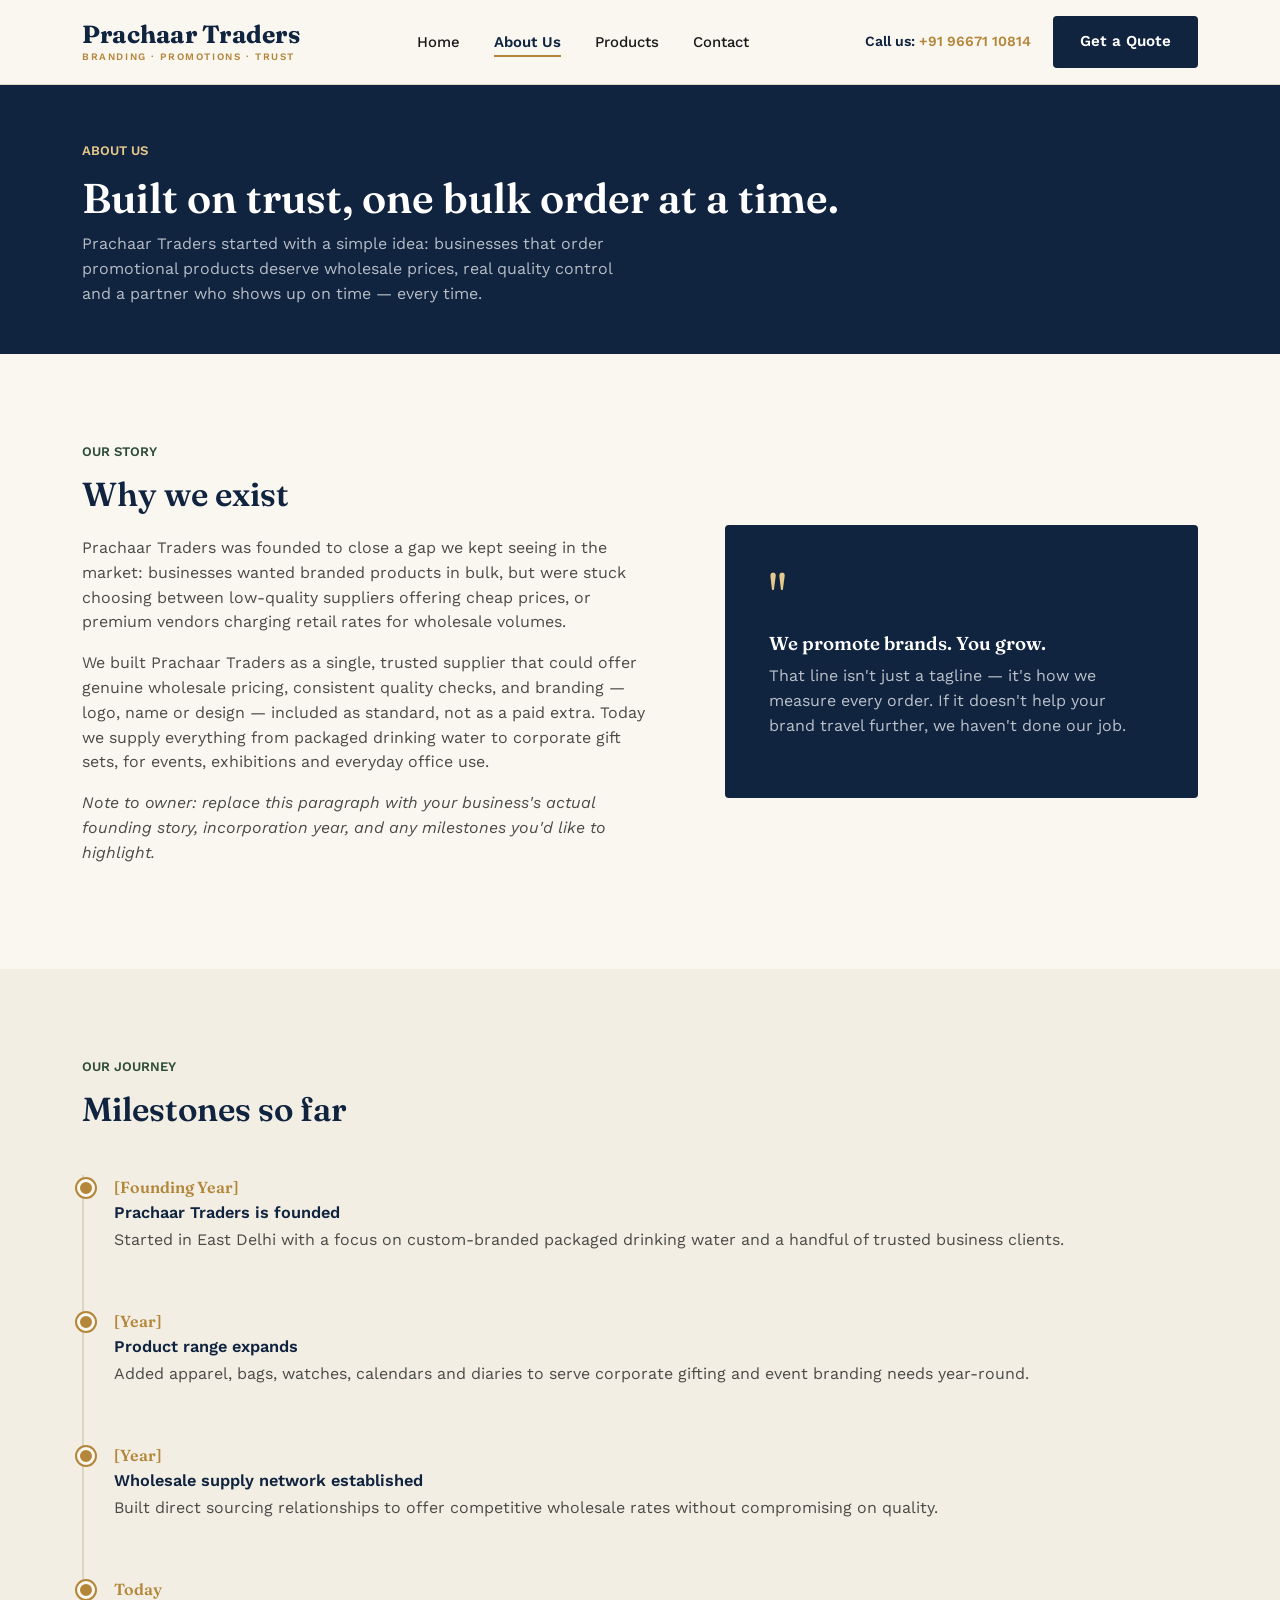
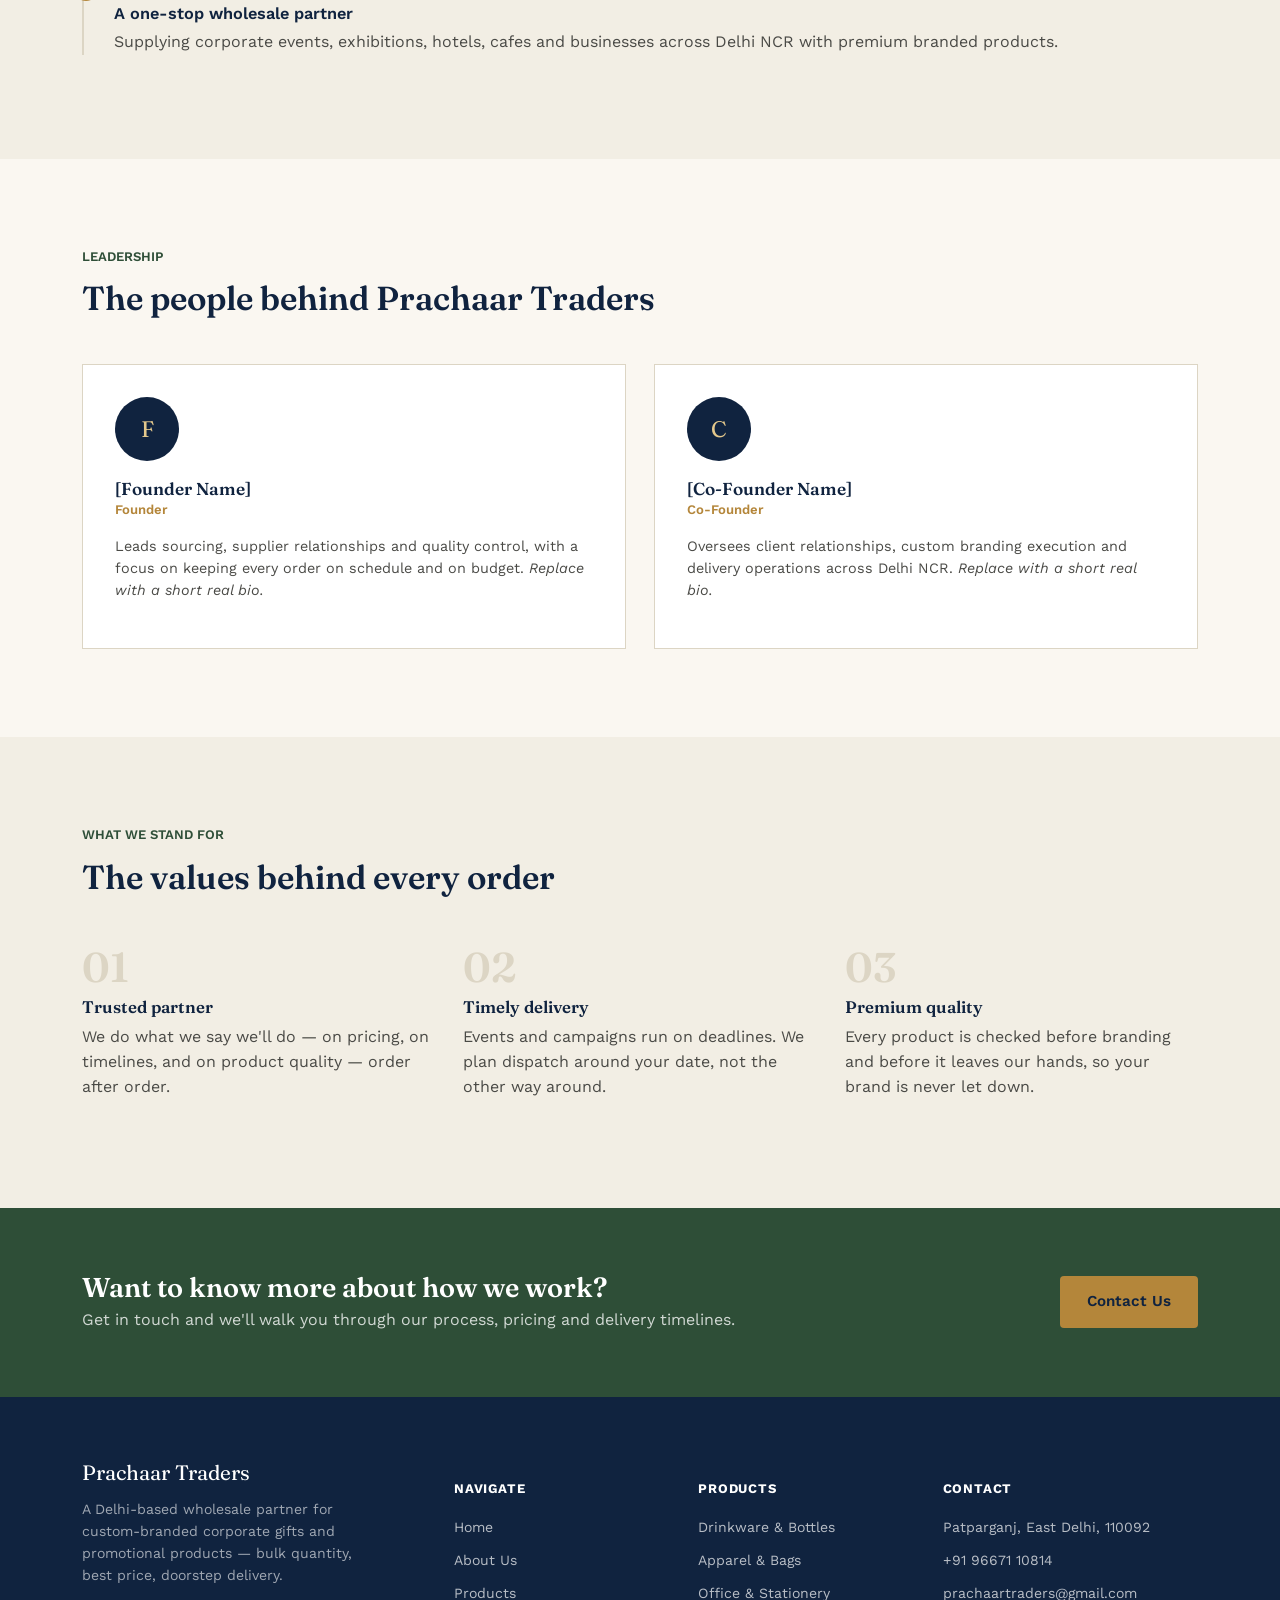
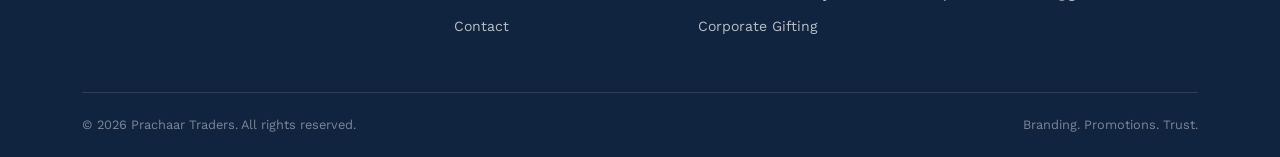
==== about.html @ e7cfc1bf "Add files via upload" ====
<!DOCTYPE html>
<html lang="en">
<head>
<meta charset="UTF-8">
<meta name="viewport" content="width=device-width, initial-scale=1.0">
<title>About Us — Prachaar Traders</title>
<meta name="description" content="Learn about Prachaar Traders — our story, our founder, and the values behind our custom branding and promotional products business.">
<link rel="stylesheet" href="styles.css">
</head>
<body>

<header class="site-header">
  <div class="wrap">
    <a href="index.html" class="brand">
      <span class="name">Prachaar Traders</span>
      <span class="tag">BRANDING · PROMOTIONS · TRUST</span>
    </a>
    <nav class="main-nav">
      <ul>
        <li><a href="index.html">Home</a></li>
        <li><a href="about.html" class="active">About Us</a></li>
        <li><a href="products.html">Products</a></li>
        <li><a href="contact.html">Contact</a></li>
      </ul>
    </nav>
    <div class="header-cta">
      <span class="header-phone">Call us: <span>+91 96671 10814</span></span>
      <a href="contact.html" class="btn btn-dark">Get a Quote</a>
      <button class="nav-toggle" aria-label="Toggle menu" aria-expanded="false"><i></i><i></i><i></i></button>
    </div>
  </div>
</header>

<div class="page-header">
  <div class="wrap">
    <div class="crumb">ABOUT US</div>
    <h1>Built on trust, one bulk order at a time.</h1>
    <p>Prachaar Traders started with a simple idea: businesses that order promotional products deserve wholesale prices, real quality control and a partner who shows up on time — every time.</p>
  </div>
</div>

<section>
  <div class="wrap">
    <div class="split reverse">
      <div>
        <div class="section-head" style="margin-bottom:24px;">
          <div class="kicker">OUR STORY</div>
          <h2>Why we exist</h2>
        </div>
        <p>Prachaar Traders was founded to close a gap we kept seeing in the market: businesses wanted branded products in bulk, but were stuck choosing between low-quality suppliers offering cheap prices, or premium vendors charging retail rates for wholesale volumes.</p>
        <p>We built Prachaar Traders as a single, trusted supplier that could offer genuine wholesale pricing, consistent quality checks, and branding — logo, name or design — included as standard, not as a paid extra. Today we supply everything from packaged drinking water to corporate gift sets, for events, exhibitions and everyday office use.</p>
        <p><em>Note to owner: replace this paragraph with your business's actual founding story, incorporation year, and any milestones you'd like to highlight.</em></p>
      </div>
      <div class="split-visual">
        <div class="big-figure">"</div>
        <h3 style="color:#fff;">We promote brands. You grow.</h3>
        <p style="color:rgba(255,255,255,.72);">That line isn't just a tagline — it's how we measure every order. If it doesn't help your brand travel further, we haven't done our job.</p>
      </div>
    </div>
  </div>
</section>

<section class="bg-tint">
  <div class="wrap">
    <div class="section-head">
      <div class="kicker">OUR JOURNEY</div>
      <h2>Milestones so far</h2>
    </div>
    <div class="timeline">
      <div class="tl-item">
        <span class="tl-year">[Founding Year]</span>
        <h4>Prachaar Traders is founded</h4>
        <p>Started in East Delhi with a focus on custom-branded packaged drinking water and a handful of trusted business clients.</p>
      </div>
      <div class="tl-item">
        <span class="tl-year">[Year]</span>
        <h4>Product range expands</h4>
        <p>Added apparel, bags, watches, calendars and diaries to serve corporate gifting and event branding needs year-round.</p>
      </div>
      <div class="tl-item">
        <span class="tl-year">[Year]</span>
        <h4>Wholesale supply network established</h4>
        <p>Built direct sourcing relationships to offer competitive wholesale rates without compromising on quality.</p>
      </div>
      <div class="tl-item">
        <span class="tl-year">Today</span>
        <h4>A one-stop wholesale partner</h4>
        <p>Supplying corporate events, exhibitions, hotels, cafes and businesses across Delhi NCR with premium branded products.</p>
      </div>
    </div>
  </div>
</section>

<section>
  <div class="wrap">
    <div class="section-head">
      <div class="kicker">LEADERSHIP</div>
      <h2>The people behind Prachaar Traders</h2>
    </div>
    <div class="team-grid">
      <div class="team-card">
        <div class="avatar">F</div>
        <h4>[Founder Name]</h4>
        <div class="role">Founder</div>
        <p>Leads sourcing, supplier relationships and quality control, with a focus on keeping every order on schedule and on budget. <em>Replace with a short real bio.</em></p>
      </div>
      <div class="team-card">
        <div class="avatar">C</div>
        <h4>[Co-Founder Name]</h4>
        <div class="role">Co-Founder</div>
        <p>Oversees client relationships, custom branding execution and delivery operations across Delhi NCR. <em>Replace with a short real bio.</em></p>
      </div>
    </div>
  </div>
</section>

<section class="bg-tint">
  <div class="wrap">
    <div class="section-head">
      <div class="kicker">WHAT WE STAND FOR</div>
      <h2>The values behind every order</h2>
    </div>
    <div class="values-grid">
      <div class="value-block">
        <div class="idx">01</div>
        <h4>Trusted partner</h4>
        <p>We do what we say we'll do — on pricing, on timelines, and on product quality — order after order.</p>
      </div>
      <div class="value-block">
        <div class="idx">02</div>
        <h4>Timely delivery</h4>
        <p>Events and campaigns run on deadlines. We plan dispatch around your date, not the other way around.</p>
      </div>
      <div class="value-block">
        <div class="idx">03</div>
        <h4>Premium quality</h4>
        <p>Every product is checked before branding and before it leaves our hands, so your brand is never let down.</p>
      </div>
    </div>
  </div>
</section>

<section class="cta-band">
  <div class="wrap">
    <div>
      <h2>Want to know more about how we work?</h2>
      <p>Get in touch and we'll walk you through our process, pricing and delivery timelines.</p>
    </div>
    <a href="contact.html" class="btn btn-primary">Contact Us</a>
  </div>
</section>

<footer>
  <div class="wrap">
    <div class="footer-grid">
      <div class="brand-block">
        <div class="name">Prachaar Traders</div>
        <p>A Delhi-based wholesale partner for custom-branded corporate gifts and promotional products — bulk quantity, best price, doorstep delivery.</p>
      </div>
      <div>
        <h5>NAVIGATE</h5>
        <ul>
          <li><a href="index.html">Home</a></li>
          <li><a href="about.html">About Us</a></li>
          <li><a href="products.html">Products</a></li>
          <li><a href="contact.html">Contact</a></li>
        </ul>
      </div>
      <div>
        <h5>PRODUCTS</h5>
        <ul>
          <li><a href="products.html">Drinkware &amp; Bottles</a></li>
          <li><a href="products.html">Apparel &amp; Bags</a></li>
          <li><a href="products.html">Office &amp; Stationery</a></li>
          <li><a href="products.html">Corporate Gifting</a></li>
        </ul>
      </div>
      <div>
        <h5>CONTACT</h5>
        <ul>
          <li>Patparganj, East Delhi, 110092</li>
          <li>+91 96671 10814</li>
          <li>prachaartraders@gmail.com</li>
        </ul>
      </div>
    </div>
    <div class="footer-bottom">
      <span>© <span class="js-year"></span> Prachaar Traders. All rights reserved.</span>
      <span>Branding. Promotions. Trust.</span>
    </div>
  </div>
</footer>

<script src="script.js"></script>
</body>
</html>
---- styles.css ----
/* =========================================================
   PRACHAAR TRADERS — brand stylesheet
   Palette: deep navy + brass gold + forest green, warm paper bg
   Type: Fraunces (display) / Work Sans (body)
========================================================= */

@import url('https://fonts.googleapis.com/css2?family=Fraunces:opsz,wght@9..144,400;9..144,500;9..144,600;9..144,700&family=Work+Sans:wght@400;500;600;700&display=swap');

:root{
  --navy: #10233F;
  --navy-light: #1B3A63;
  --navy-tint: #EEF2F7;
  --gold: #B4863A;
  --gold-light: #E4C88C;
  --forest: #2E4E37;
  --paper: #FAF7F1;
  --paper-2: #F2EEE4;
  --ink: #1A1A1A;
  --ink-soft: #4A4A46;
  --line: #DCD5C4;
  --white: #FFFFFF;

  --serif: 'Fraunces', Georgia, serif;
  --sans: 'Work Sans', -apple-system, BlinkMacSystemFont, 'Segoe UI', sans-serif;

  --max: 1180px;
  --radius: 4px;
}

*{ box-sizing: border-box; }
html{ scroll-behavior: smooth; }
body{
  margin:0;
  font-family: var(--sans);
  color: var(--ink);
  background: var(--paper);
  line-height: 1.55;
  -webkit-font-smoothing: antialiased;
}

img{ max-width:100%; display:block; }
a{ color:inherit; text-decoration:none; }
ul{ margin:0; padding:0; list-style:none; }

.wrap{
  max-width: var(--max);
  margin: 0 auto;
  padding: 0 32px;
}

h1,h2,h3,h4{
  font-family: var(--serif);
  color: var(--navy);
  font-weight: 600;
  line-height: 1.12;
  margin: 0 0 .5em;
}

p{ margin: 0 0 1em; color: var(--ink-soft); }

.btn{
  display:inline-flex;
  align-items:center;
  gap:10px;
  padding: 13px 26px;
  border-radius: var(--radius);
  font-family: var(--sans);
  font-weight: 600;
  font-size: .95rem;
  border: 1.5px solid transparent;
  cursor: pointer;
  transition: background .18s ease, color .18s ease, border-color .18s ease, transform .12s ease;
}
.btn-primary{
  background: var(--gold);
  color: var(--navy);
}
.btn-primary:hover{ background: var(--gold-light); transform: translateY(-1px); }
.btn-outline{
  background: transparent;
  border-color: rgba(255,255,255,.5);
  color: var(--white);
}
.btn-outline:hover{ border-color: var(--white); background: rgba(255,255,255,.08); }
.btn-dark{
  background: var(--navy);
  color: var(--white);
}
.btn-dark:hover{ background: var(--navy-light); }

/* ---------- Header ---------- */
.site-header{
  position: sticky;
  top:0;
  z-index: 100;
  background: var(--paper);
  border-bottom: 1px solid var(--line);
}
.site-header .wrap{
  display:flex;
  align-items:center;
  justify-content: space-between;
  height: 84px;
}
.brand{
  display:flex;
  flex-direction:column;
  line-height:1;
}
.brand .name{
  font-family: var(--serif);
  font-size: 1.55rem;
  font-weight:700;
  color: var(--navy);
  letter-spacing: .01em;
}
.brand .tag{
  font-size: .62rem;
  letter-spacing: .16em;
  color: var(--gold);
  margin-top: 5px;
  font-weight:600;
}
nav.main-nav ul{
  display:flex;
  gap: 34px;
  align-items:center;
}
nav.main-nav a{
  font-size: .93rem;
  font-weight: 500;
  color: var(--ink);
  position: relative;
  padding: 6px 0;
}
nav.main-nav a::after{
  content:'';
  position:absolute;
  left:0; right:0; bottom:0;
  height:2px;
  background: var(--gold);
  transform: scaleX(0);
  transform-origin: left;
  transition: transform .18s ease;
}
nav.main-nav a:hover::after,
nav.main-nav a.active::after{ transform: scaleX(1); }
nav.main-nav a.active{ color: var(--navy); font-weight:600; }
.header-cta{ display:flex; align-items:center; gap:22px; }
.header-phone{
  font-size:.88rem;
  font-weight:600;
  color: var(--navy);
  white-space: nowrap;
}
.header-phone span{ color: var(--gold); }

.nav-toggle{
  display:none;
  flex-direction:column;
  gap:5px;
  background:none;
  border:none;
  cursor:pointer;
  padding: 6px;
}
.nav-toggle i{ width:24px; height:2px; background: var(--navy); display:block; }

/* ---------- Hero ---------- */
.hero{
  background: var(--navy);
  color: var(--white);
  position: relative;
  overflow:hidden;
}
.hero::after{
  content:'';
  position:absolute;
  right:-120px; top:-160px;
  width:520px; height:520px;
  border-radius:50%;
  border: 1px solid rgba(228,200,140,.18);
}
.hero::before{
  content:'';
  position:absolute;
  right:-40px; top:-40px;
  width:340px; height:340px;
  border-radius:50%;
  border: 1px solid rgba(228,200,140,.14);
}
.hero .wrap{
  position:relative;
  padding: 96px 32px 84px;
  display:grid;
  grid-template-columns: 1.15fr .85fr;
  gap: 60px;
  align-items:end;
}
.hero-eyebrow{
  font-size: .82rem;
  color: var(--gold-light);
  font-weight:600;
  margin-bottom: 22px;
}
.hero h1{
  font-family: var(--serif);
  color: var(--white);
  font-size: clamp(2.3rem, 4.2vw, 3.5rem);
  font-weight: 600;
  max-width: 14ch;
  margin-bottom: .4em;
}
.hero h1 em{
  font-style: normal;
  color: var(--gold-light);
}
.hero p.lead{
  color: rgba(255,255,255,.78);
  font-size: 1.08rem;
  max-width: 46ch;
  margin-bottom: 32px;
}
.hero-actions{ display:flex; gap:16px; flex-wrap:wrap; }

.hero-ledger{
  border-left: 1px solid rgba(255,255,255,.22);
  padding-left: 36px;
}
.hero-ledger dl{ margin:0; }
.hero-ledger .row{
  display:flex;
  justify-content:space-between;
  gap: 20px;
  padding: 16px 0;
  border-bottom: 1px solid rgba(255,255,255,.14);
}
.hero-ledger .row:first-child{ padding-top:0; }
.hero-ledger .row:last-child{ border-bottom:none; }
.hero-ledger dt{
  color: rgba(255,255,255,.55);
  font-size: .82rem;
  text-transform: none;
}
.hero-ledger dd{
  margin:0;
  color: var(--white);
  font-weight:600;
  text-align:right;
  font-size: .95rem;
}

/* ---------- Section scaffolding ---------- */
section{ padding: 88px 0; }
.section-head{
  max-width: 640px;
  margin-bottom: 48px;
}
.section-head .kicker{
  color: var(--forest);
  font-weight:600;
  font-size: .82rem;
  margin-bottom: 12px;
}
.section-head h2{ font-size: clamp(1.7rem, 2.6vw, 2.3rem); }
.section-tight{ padding: 64px 0; }
.bg-tint{ background: var(--paper-2); }
.bg-navy{ background: var(--navy); color: var(--white); }
.bg-navy h2, .bg-navy h3{ color: var(--white); }
.bg-navy p{ color: rgba(255,255,255,.72); }

/* ---------- Value strip ---------- */
.value-strip{
  display:grid;
  grid-template-columns: repeat(4, 1fr);
  border-top: 1px solid var(--line);
  border-bottom: 1px solid var(--line);
}
.value-strip .item{
  padding: 30px 28px;
  border-right: 1px solid var(--line);
}
.value-strip .item:last-child{ border-right:none; }
.value-strip .item .icon{ margin-bottom: 14px; color: var(--gold); }
.value-strip .item h4{
  font-family: var(--sans);
  font-size: .98rem;
  color: var(--navy);
  margin-bottom: 6px;
}
.value-strip .item p{ font-size: .87rem; margin:0; }

/* ---------- Product grid ---------- */
.product-grid{
  display:grid;
  grid-template-columns: repeat(4, 1fr);
  gap: 1px;
  background: var(--line);
  border: 1px solid var(--line);
}
.product-card{
  background: var(--paper);
  padding: 30px 24px;
  transition: background .18s ease;
}
.product-card:hover{ background: var(--white); }
.product-card .icon-badge{
  width: 46px; height:46px;
  border-radius: 50%;
  background: var(--navy-tint);
  display:flex; align-items:center; justify-content:center;
  color: var(--navy);
  margin-bottom: 18px;
}
.product-card h4{
  font-family: var(--sans);
  font-size: .98rem;
  color: var(--navy);
  margin-bottom: 6px;
}
.product-card p{ font-size: .85rem; margin:0; color: var(--ink-soft); }

/* ---------- Two col feature ---------- */
.split{
  display:grid;
  grid-template-columns: .9fr 1.1fr;
  gap: 64px;
  align-items:center;
}
.split.reverse{ grid-template-columns: 1.1fr .9fr; }
.split.reverse .split-visual{ order:2; }
.split-visual{
  background: var(--navy);
  border-radius: var(--radius);
  padding: 44px;
  color: var(--white);
  position:relative;
}
.split-visual .big-figure{
  font-family: var(--serif);
  font-size: 3.4rem;
  color: var(--gold-light);
  line-height:1;
  margin-bottom: 10px;
}
.split-list li{
  display:flex;
  gap:14px;
  padding: 14px 0;
  border-bottom: 1px solid var(--line);
  align-items:flex-start;
}
.split-list li:last-child{ border-bottom:none; }
.split-list .num{
  font-family: var(--serif);
  color: var(--gold);
  font-weight:600;
  font-size: 1.05rem;
  min-width: 28px;
}
.split-list h4{ font-family: var(--sans); font-size: .98rem; color: var(--navy); margin-bottom: 3px; }
.split-list p{ font-size: .87rem; margin:0; }

/* ---------- Timeline (About) ---------- */
.timeline{ position:relative; padding-left: 30px; border-left: 2px solid var(--line); }
.timeline .tl-item{ position:relative; padding-bottom: 40px; }
.timeline .tl-item:last-child{ padding-bottom:0; }
.timeline .tl-item::before{
  content:'';
  position:absolute;
  left:-37px; top:4px;
  width:12px; height:12px;
  border-radius:50%;
  background: var(--gold);
  border: 3px solid var(--paper);
  box-shadow: 0 0 0 2px var(--gold);
}
.timeline .tl-year{
  font-family: var(--serif);
  color: var(--gold);
  font-weight:600;
  font-size: 1rem;
  margin-bottom: 4px;
  display:block;
}
.timeline h4{ font-family: var(--sans); color: var(--navy); font-size: 1.02rem; margin-bottom: 6px; }

/* ---------- Team / founder cards ---------- */
.team-grid{
  display:grid;
  grid-template-columns: repeat(2, 1fr);
  gap: 28px;
}
.team-card{
  background: var(--white);
  border: 1px solid var(--line);
  padding: 32px;
}
.team-card .avatar{
  width: 64px; height:64px;
  border-radius:50%;
  background: var(--navy);
  color: var(--gold-light);
  display:flex; align-items:center; justify-content:center;
  font-family: var(--serif);
  font-size: 1.4rem;
  margin-bottom: 18px;
}
.team-card h4{ margin-bottom: 2px; font-size: 1.08rem; }
.team-card .role{ color: var(--gold); font-size: .82rem; font-weight:600; margin-bottom: 14px; }
.team-card p{ font-size: .9rem; }

/* ---------- Values grid ---------- */
.values-grid{
  display:grid;
  grid-template-columns: repeat(3, 1fr);
  gap: 28px;
}
.value-block{ padding: 4px 0; }
.value-block .idx{
  font-family: var(--serif);
  color: var(--line);
  font-size: 2.6rem;
  font-weight: 600;
  line-height: 1;
  margin-bottom: 10px;
}
.value-block h4{ font-size: 1.05rem; margin-bottom: 8px; }

/* ---------- Testimonial / trust ---------- */
.trust-bar{
  display:flex;
  justify-content: space-between;
  gap: 24px;
  flex-wrap: wrap;
  padding: 34px 0;
  border-top: 1px solid var(--line);
  border-bottom: 1px solid var(--line);
}
.trust-bar .stat{ min-width: 140px; }
.trust-bar .stat .n{
  font-family: var(--serif);
  font-size: 2.1rem;
  color: var(--navy);
  font-weight:600;
  display:block;
}
.trust-bar .stat .l{ font-size: .82rem; color: var(--ink-soft); }

/* ---------- CTA band ---------- */
.cta-band{
  background: var(--forest);
  color: var(--white);
  padding: 64px 0;
}
.cta-band .wrap{
  display:flex;
  align-items:center;
  justify-content: space-between;
  gap: 32px;
  flex-wrap: wrap;
}
.cta-band h2{ color: var(--white); margin:0; font-size: 1.7rem; }
.cta-band p{ color: rgba(255,255,255,.78); margin: 6px 0 0; }

/* ---------- Catalog page ---------- */
.filter-row{
  display:flex;
  gap: 10px;
  flex-wrap: wrap;
  margin-bottom: 40px;
}
.filter-chip{
  padding: 9px 18px;
  border: 1px solid var(--line);
  border-radius: 100px;
  font-size: .85rem;
  font-weight:600;
  color: var(--ink-soft);
  cursor:pointer;
  background: var(--white);
  transition: all .15s ease;
}
.filter-chip:hover{ border-color: var(--gold); color: var(--navy); }
.filter-chip.active{ background: var(--navy); color: var(--white); border-color: var(--navy); }

.catalog-grid{
  display:grid;
  grid-template-columns: repeat(3, 1fr);
  gap: 26px;
}
.cat-card{
  border: 1px solid var(--line);
  background: var(--white);
  overflow:hidden;
  transition: box-shadow .18s ease, transform .18s ease;
}
.cat-card:hover{ box-shadow: 0 14px 30px rgba(16,35,63,.1); transform: translateY(-3px); }
.cat-card .cat-visual{
  height: 150px;
  background: var(--navy-tint);
  display:flex; align-items:center; justify-content:center;
  color: var(--navy);
}
.cat-card .cat-body{ padding: 22px; }
.cat-card h4{ font-size: 1.02rem; margin-bottom: 6px; }
.cat-card p{ font-size: .86rem; margin-bottom: 12px; }
.cat-card .cat-meta{
  display:flex;
  justify-content: space-between;
  font-size: .78rem;
  color: var(--gold);
  font-weight:600;
  border-top: 1px dashed var(--line);
  padding-top: 12px;
}

/* ---------- Contact page ---------- */
.contact-grid{
  display:grid;
  grid-template-columns: .9fr 1.1fr;
  gap: 60px;
}
.contact-info-card{
  background: var(--navy);
  color: var(--white);
  padding: 40px;
}
.contact-info-card h3{ color: var(--white); }
.contact-line{
  display:flex;
  gap: 16px;
  padding: 18px 0;
  border-bottom: 1px solid rgba(255,255,255,.14);
}
.contact-line:last-child{ border-bottom:none; }
.contact-line .ic{ color: var(--gold-light); flex-shrink:0; margin-top:2px; }
.contact-line .label{ font-size: .76rem; color: rgba(255,255,255,.55); margin-bottom:2px; }
.contact-line .val{ font-weight:600; }

.form-group{ margin-bottom: 20px; }
.form-group label{
  display:block;
  font-size: .84rem;
  font-weight:600;
  color: var(--navy);
  margin-bottom: 7px;
}
.form-group input, .form-group select, .form-group textarea{
  width:100%;
  padding: 13px 14px;
  border: 1px solid var(--line);
  border-radius: var(--radius);
  font-family: var(--sans);
  font-size: .93rem;
  background: var(--white);
  color: var(--ink);
}
.form-group input:focus, .form-group select:focus, .form-group textarea:focus{
  outline: none;
  border-color: var(--gold);
}
.form-row{ display:grid; grid-template-columns: 1fr 1fr; gap: 20px; }
.form-note{
  font-size: .82rem;
  color: var(--ink-soft);
  margin-top: 8px;
}
#form-status{
  display:none;
  margin-top: 18px;
  padding: 14px 18px;
  background: var(--navy-tint);
  border-left: 3px solid var(--forest);
  font-size: .88rem;
  color: var(--navy);
}
#form-status.show{ display:block; }

/* ---------- Footer ---------- */
footer{ background: var(--navy); color: rgba(255,255,255,.7); padding: 60px 0 0; }
.footer-grid{
  display:grid;
  grid-template-columns: 1.3fr .8fr .8fr 1fr;
  gap: 40px;
  padding-bottom: 44px;
  border-bottom: 1px solid rgba(255,255,255,.12);
}
footer h5{
  color: var(--white);
  font-family: var(--sans);
  font-size: .82rem;
  letter-spacing: .06em;
  margin-bottom: 18px;
}
footer .brand-block .name{ font-family: var(--serif); color: var(--white); font-size: 1.3rem; margin-bottom: 10px; }
footer .brand-block p{ font-size: .88rem; color: rgba(255,255,255,.6); max-width: 32ch; }
footer ul li{ margin-bottom: 11px; font-size: .88rem; }
footer ul li a:hover{ color: var(--gold-light); }
.footer-bottom{
  padding: 22px 0;
  display:flex;
  justify-content: space-between;
  font-size: .8rem;
  color: rgba(255,255,255,.45);
  flex-wrap: wrap;
  gap: 10px;
}

/* ---------- Page header (inner pages) ---------- */
.page-header{
  background: var(--navy);
  color: var(--white);
  padding: 56px 0 48px;
}
.page-header .crumb{ font-size: .82rem; color: var(--gold-light); margin-bottom: 14px; font-weight:600; }
.page-header h1{ color: var(--white); margin-bottom: 10px; font-size: clamp(1.9rem, 3.4vw, 2.6rem); }
.page-header p{ color: rgba(255,255,255,.7); max-width: 56ch; margin:0; }

/* ---------- Responsive ---------- */
@media (max-width: 980px){
  .hero .wrap{ grid-template-columns: 1fr; }
  .hero-ledger{ border-left:none; border-top: 1px solid rgba(255,255,255,.22); padding-left:0; padding-top: 28px; }
  .value-strip{ grid-template-columns: repeat(2,1fr); }
  .value-strip .item:nth-child(2){ border-right:none; }
  .product-grid{ grid-template-columns: repeat(2,1fr); }
  .split, .split.reverse{ grid-template-columns: 1fr; }
  .split.reverse .split-visual{ order:0; }
  .team-grid{ grid-template-columns: 1fr; }
  .values-grid{ grid-template-columns: 1fr; }
  .catalog-grid{ grid-template-columns: repeat(2,1fr); }
  .contact-grid{ grid-template-columns: 1fr; }
  .footer-grid{ grid-template-columns: 1fr 1fr; }
}
@media (max-width: 720px){
  .site-header .wrap{ height:72px; }
  nav.main-nav{
    position: fixed;
    top:72px; left:0; right:0; bottom:0;
    background: var(--paper);
    padding: 20px 32px;
    transform: translateX(100%);
    transition: transform .22s ease;
  }
  nav.main-nav.open{ transform: translateX(0); }
  nav.main-nav ul{ flex-direction:column; align-items:flex-start; gap: 4px; }
  nav.main-nav a{ display:block; padding: 14px 0; font-size: 1.05rem; width:100%; border-bottom: 1px solid var(--line); }
  .nav-toggle{ display:flex; }
  .header-phone{ display:none; }
  .hero .wrap{ padding: 56px 24px 56px; }
  .value-strip{ grid-template-columns: 1fr; }
  .value-strip .item{ border-right:none; border-bottom: 1px solid var(--line); }
  .product-grid{ grid-template-columns: 1fr; }
  .catalog-grid{ grid-template-columns: 1fr; }
  .footer-grid{ grid-template-columns: 1fr; }
  .form-row{ grid-template-columns: 1fr; }
  .cta-band .wrap{ flex-direction:column; align-items:flex-start; }
  section{ padding: 56px 0; }
}
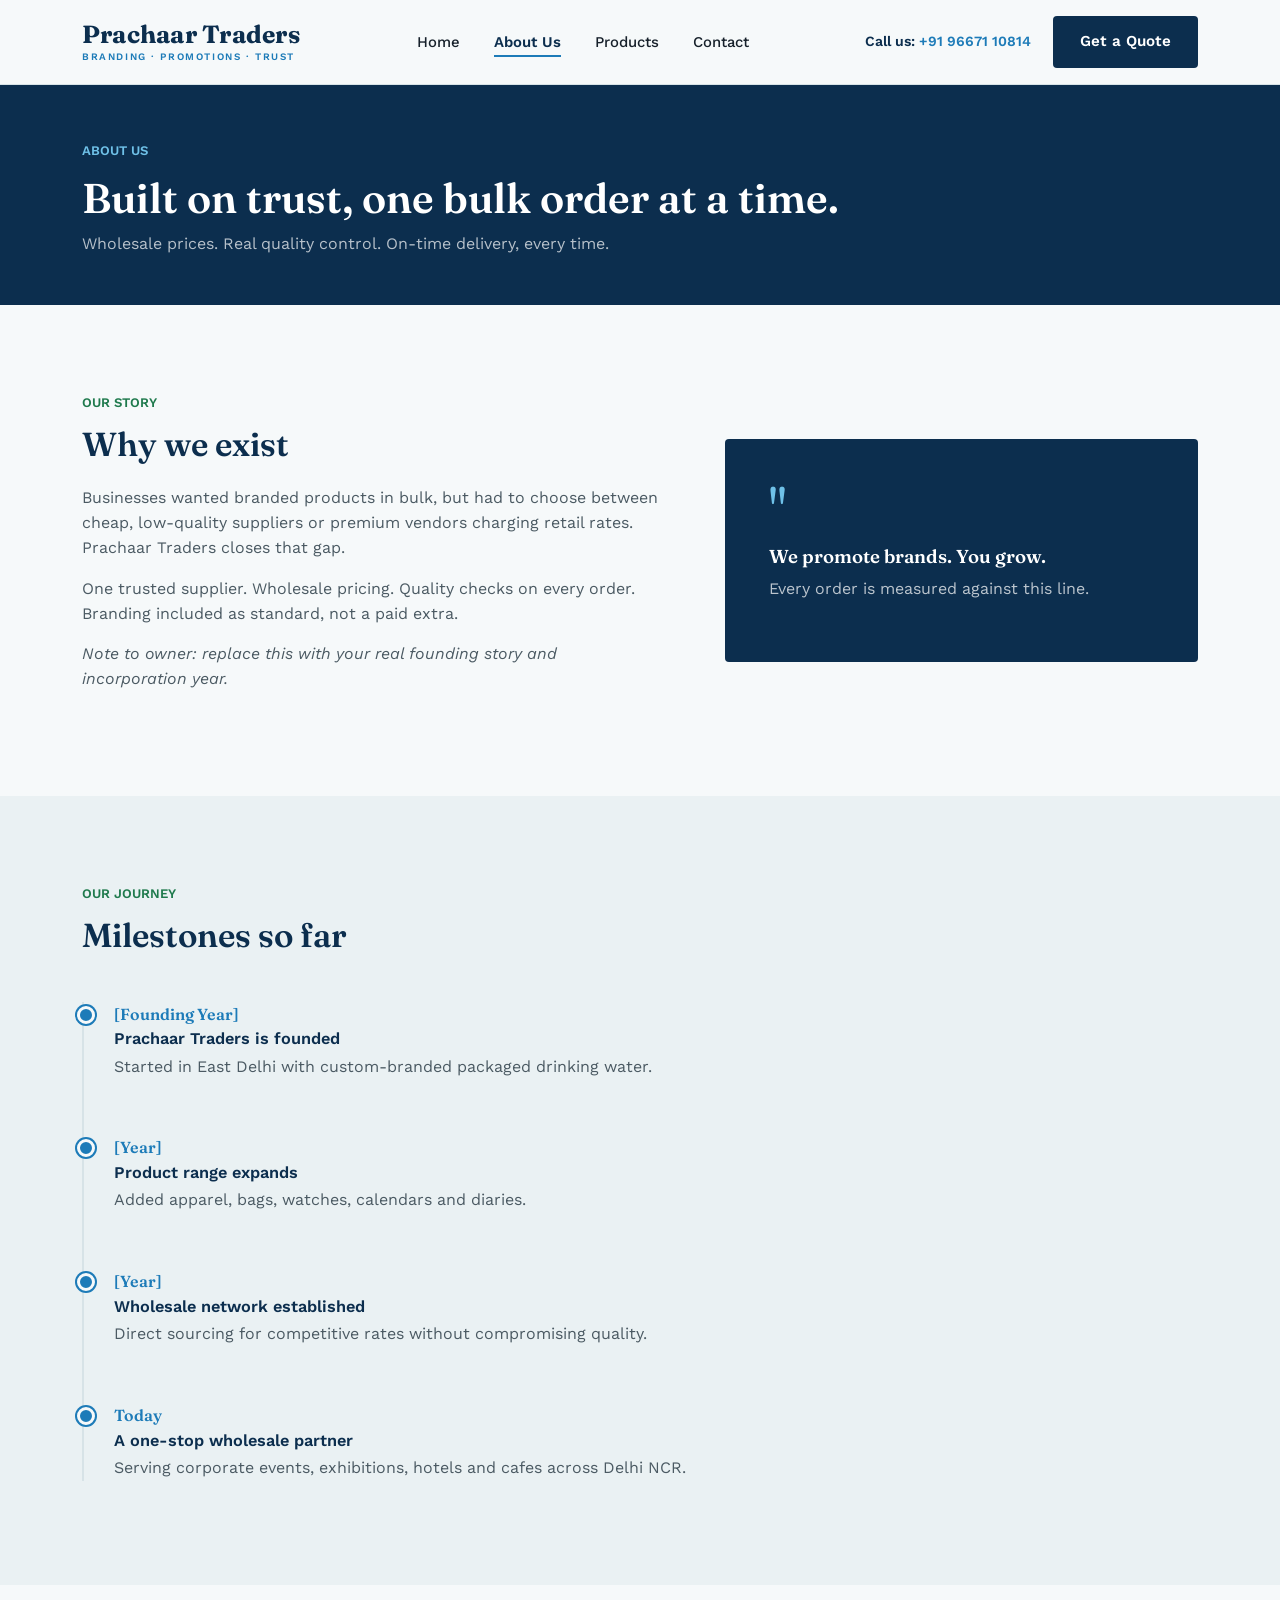
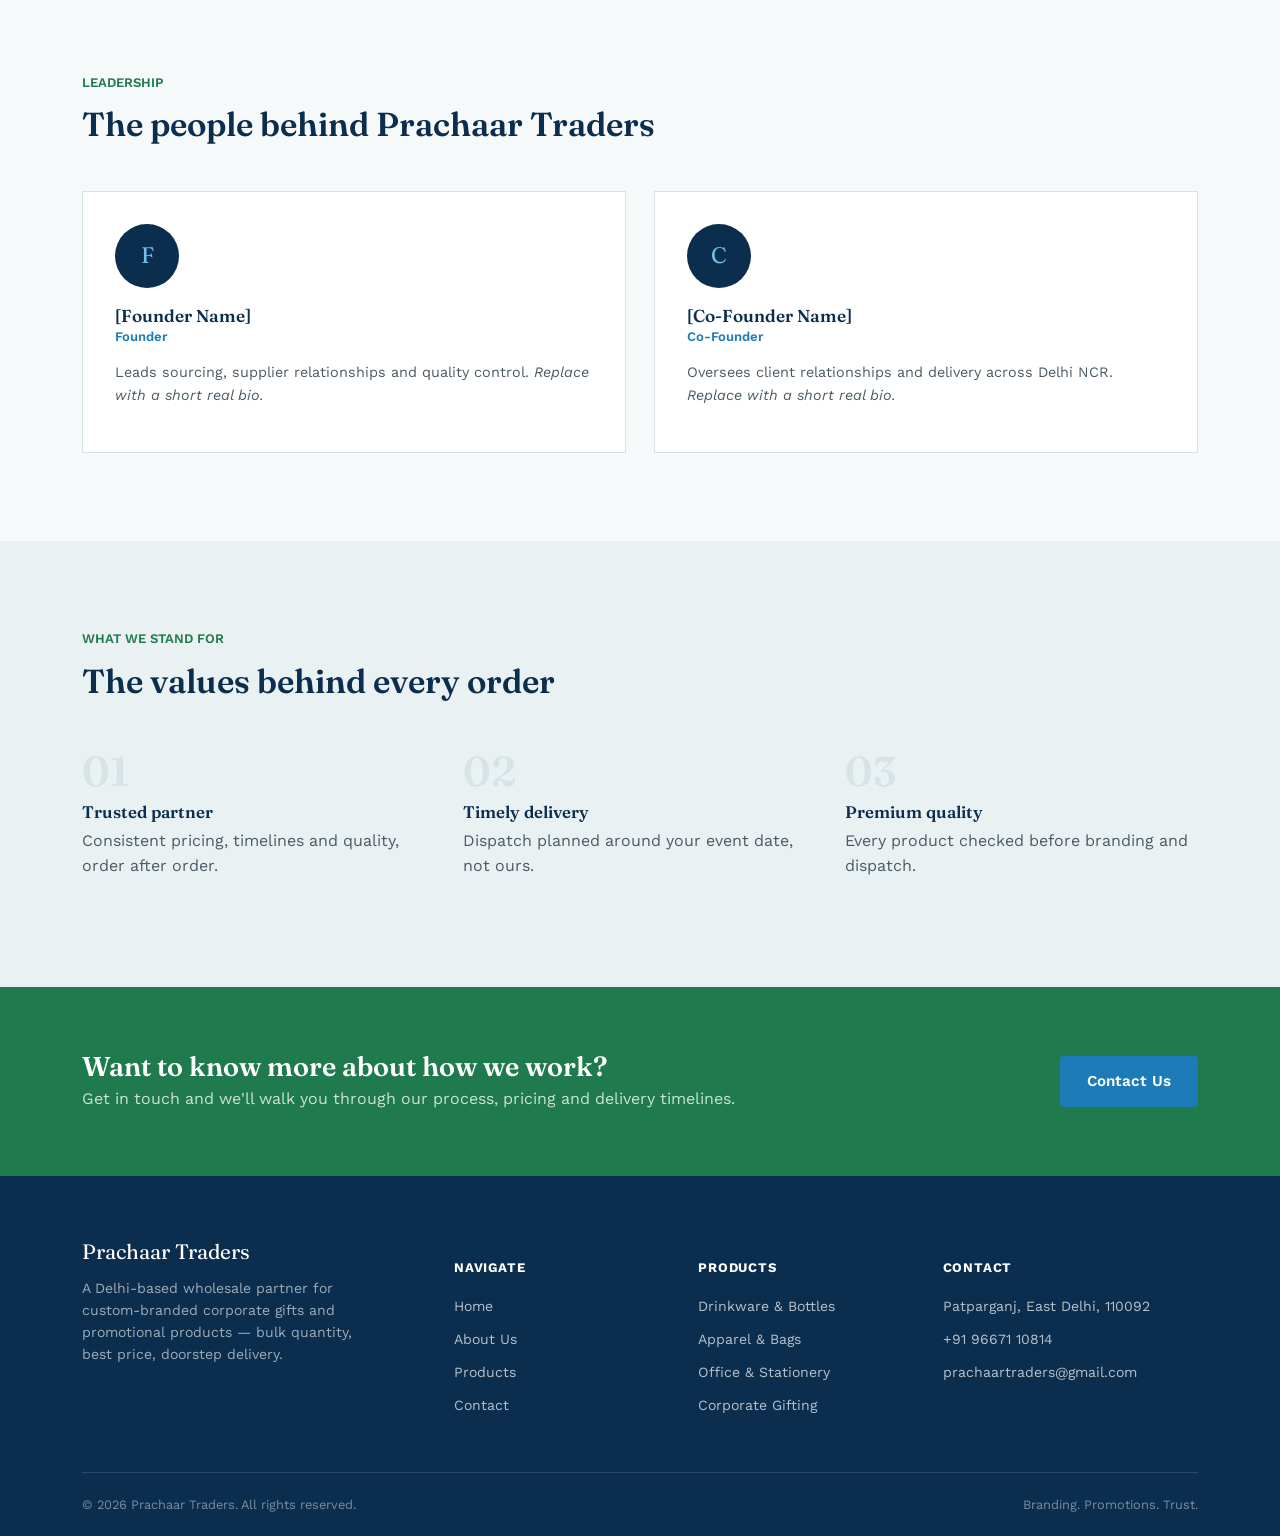
==== commit 76a4e2f2: "Add files via upload" ====
--- a/about.html
+++ b/about.html
@@ -2,7 +2,7 @@
 <html lang="en">
 <head>
 <meta charset="UTF-8">
-<meta name="viewport" content="width=device-width, initial-scale=1.0">
+<meta name="viewport" content="width=device-width, initial-scale=1.0, maximum-scale=5.0">
 <title>About Us — Prachaar Traders</title>
 <meta name="description" content="Learn about Prachaar Traders — our story, our founder, and the values behind our custom branding and promotional products business.">
 <link rel="stylesheet" href="styles.css">
@@ -35,7 +35,7 @@
   <div class="wrap">
     <div class="crumb">ABOUT US</div>
     <h1>Built on trust, one bulk order at a time.</h1>
-    <p>Prachaar Traders started with a simple idea: businesses that order promotional products deserve wholesale prices, real quality control and a partner who shows up on time — every time.</p>
+    <p>Wholesale prices. Real quality control. On-time delivery, every time.</p>
   </div>
 </div>
 
@@ -47,14 +47,14 @@
           <div class="kicker">OUR STORY</div>
           <h2>Why we exist</h2>
         </div>
-        <p>Prachaar Traders was founded to close a gap we kept seeing in the market: businesses wanted branded products in bulk, but were stuck choosing between low-quality suppliers offering cheap prices, or premium vendors charging retail rates for wholesale volumes.</p>
-        <p>We built Prachaar Traders as a single, trusted supplier that could offer genuine wholesale pricing, consistent quality checks, and branding — logo, name or design — included as standard, not as a paid extra. Today we supply everything from packaged drinking water to corporate gift sets, for events, exhibitions and everyday office use.</p>
-        <p><em>Note to owner: replace this paragraph with your business's actual founding story, incorporation year, and any milestones you'd like to highlight.</em></p>
+        <p>Businesses wanted branded products in bulk, but had to choose between cheap, low-quality suppliers or premium vendors charging retail rates. Prachaar Traders closes that gap.</p>
+        <p>One trusted supplier. Wholesale pricing. Quality checks on every order. Branding included as standard, not a paid extra.</p>
+        <p><em>Note to owner: replace this with your real founding story and incorporation year.</em></p>
       </div>
       <div class="split-visual">
         <div class="big-figure">"</div>
         <h3 style="color:#fff;">We promote brands. You grow.</h3>
-        <p style="color:rgba(255,255,255,.72);">That line isn't just a tagline — it's how we measure every order. If it doesn't help your brand travel further, we haven't done our job.</p>
+        <p style="color:rgba(255,255,255,.72);">Every order is measured against this line.</p>
       </div>
     </div>
   </div>
@@ -70,22 +70,22 @@
       <div class="tl-item">
         <span class="tl-year">[Founding Year]</span>
         <h4>Prachaar Traders is founded</h4>
-        <p>Started in East Delhi with a focus on custom-branded packaged drinking water and a handful of trusted business clients.</p>
+        <p>Started in East Delhi with custom-branded packaged drinking water.</p>
       </div>
       <div class="tl-item">
         <span class="tl-year">[Year]</span>
         <h4>Product range expands</h4>
-        <p>Added apparel, bags, watches, calendars and diaries to serve corporate gifting and event branding needs year-round.</p>
+        <p>Added apparel, bags, watches, calendars and diaries.</p>
       </div>
       <div class="tl-item">
         <span class="tl-year">[Year]</span>
-        <h4>Wholesale supply network established</h4>
-        <p>Built direct sourcing relationships to offer competitive wholesale rates without compromising on quality.</p>
+        <h4>Wholesale network established</h4>
+        <p>Direct sourcing for competitive rates without compromising quality.</p>
       </div>
       <div class="tl-item">
         <span class="tl-year">Today</span>
         <h4>A one-stop wholesale partner</h4>
-        <p>Supplying corporate events, exhibitions, hotels, cafes and businesses across Delhi NCR with premium branded products.</p>
+        <p>Serving corporate events, exhibitions, hotels and cafes across Delhi NCR.</p>
       </div>
     </div>
   </div>
@@ -102,13 +102,13 @@
         <div class="avatar">F</div>
         <h4>[Founder Name]</h4>
         <div class="role">Founder</div>
-        <p>Leads sourcing, supplier relationships and quality control, with a focus on keeping every order on schedule and on budget. <em>Replace with a short real bio.</em></p>
+        <p>Leads sourcing, supplier relationships and quality control. <em>Replace with a short real bio.</em></p>
       </div>
       <div class="team-card">
         <div class="avatar">C</div>
         <h4>[Co-Founder Name]</h4>
         <div class="role">Co-Founder</div>
-        <p>Oversees client relationships, custom branding execution and delivery operations across Delhi NCR. <em>Replace with a short real bio.</em></p>
+        <p>Oversees client relationships and delivery across Delhi NCR. <em>Replace with a short real bio.</em></p>
       </div>
     </div>
   </div>
@@ -124,17 +124,17 @@
       <div class="value-block">
         <div class="idx">01</div>
         <h4>Trusted partner</h4>
-        <p>We do what we say we'll do — on pricing, on timelines, and on product quality — order after order.</p>
+        <p>Consistent pricing, timelines and quality, order after order.</p>
       </div>
       <div class="value-block">
         <div class="idx">02</div>
         <h4>Timely delivery</h4>
-        <p>Events and campaigns run on deadlines. We plan dispatch around your date, not the other way around.</p>
+        <p>Dispatch planned around your event date, not ours.</p>
       </div>
       <div class="value-block">
         <div class="idx">03</div>
         <h4>Premium quality</h4>
-        <p>Every product is checked before branding and before it leaves our hands, so your brand is never let down.</p>
+        <p>Every product checked before branding and dispatch.</p>
       </div>
     </div>
   </div>
--- a/styles.css
+++ b/styles.css
@@ -1,23 +1,24 @@
 /* =========================================================
    PRACHAAR TRADERS — brand stylesheet
-   Palette: deep navy + brass gold + forest green, warm paper bg
+   Palette: deep blue + bright blue accent + green, cool neutral bg
    Type: Fraunces (display) / Work Sans (body)
 ========================================================= */
 
 @import url('https://fonts.googleapis.com/css2?family=Fraunces:opsz,wght@9..144,400;9..144,500;9..144,600;9..144,700&family=Work+Sans:wght@400;500;600;700&display=swap');
 
 :root{
-  --navy: #10233F;
-  --navy-light: #1B3A63;
-  --navy-tint: #EEF2F7;
-  --gold: #B4863A;
-  --gold-light: #E4C88C;
-  --forest: #2E4E37;
-  --paper: #FAF7F1;
-  --paper-2: #F2EEE4;
-  --ink: #1A1A1A;
-  --ink-soft: #4A4A46;
-  --line: #DCD5C4;
+  --navy: #0C2E4E;
+  --navy-light: #164873;
+  --navy-tint: #EAF2F7;
+  --accent: #1D7BB8;
+  --accent-light: #6FC1E8;
+  --forest: #1F7A4D;
+  --forest-light: #E7F4EC;
+  --paper: #F6F9FA;
+  --paper-2: #EAF1F3;
+  --ink: #17212B;
+  --ink-soft: #4B5A63;
+  --line: #D7E3E7;
   --white: #FFFFFF;
 
   --serif: 'Fraunces', Georgia, serif;
@@ -29,6 +30,7 @@
 
 *{ box-sizing: border-box; }
 html{ scroll-behavior: smooth; }
+html, body{ max-width: 100%; overflow-x: hidden; }
 body{
   margin:0;
   font-family: var(--sans);
@@ -46,6 +48,7 @@
   max-width: var(--max);
   margin: 0 auto;
   padding: 0 32px;
+  width: 100%;
 }
 
 h1,h2,h3,h4{
@@ -72,10 +75,10 @@
   transition: background .18s ease, color .18s ease, border-color .18s ease, transform .12s ease;
 }
 .btn-primary{
-  background: var(--gold);
-  color: var(--navy);
-}
-.btn-primary:hover{ background: var(--gold-light); transform: translateY(-1px); }
+  background: var(--accent);
+  color: var(--white);
+}
+.btn-primary:hover{ background: var(--navy-light); transform: translateY(-1px); }
 .btn-outline{
   background: transparent;
   border-color: rgba(255,255,255,.5);
@@ -117,7 +120,7 @@
 .brand .tag{
   font-size: .62rem;
   letter-spacing: .16em;
-  color: var(--gold);
+  color: var(--accent);
   margin-top: 5px;
   font-weight:600;
 }
@@ -138,7 +141,7 @@
   position:absolute;
   left:0; right:0; bottom:0;
   height:2px;
-  background: var(--gold);
+  background: var(--accent);
   transform: scaleX(0);
   transform-origin: left;
   transition: transform .18s ease;
@@ -153,7 +156,7 @@
   color: var(--navy);
   white-space: nowrap;
 }
-.header-phone span{ color: var(--gold); }
+.header-phone span{ color: var(--accent); }
 
 .nav-toggle{
   display:none;
@@ -199,7 +202,7 @@
 }
 .hero-eyebrow{
   font-size: .82rem;
-  color: var(--gold-light);
+  color: var(--accent-light);
   font-weight:600;
   margin-bottom: 22px;
 }
@@ -213,7 +216,7 @@
 }
 .hero h1 em{
   font-style: normal;
-  color: var(--gold-light);
+  color: var(--accent-light);
 }
 .hero p.lead{
   color: rgba(255,255,255,.78);
@@ -281,7 +284,7 @@
   border-right: 1px solid var(--line);
 }
 .value-strip .item:last-child{ border-right:none; }
-.value-strip .item .icon{ margin-bottom: 14px; color: var(--gold); }
+.value-strip .item .icon{ margin-bottom: 14px; color: var(--accent); }
 .value-strip .item h4{
   font-family: var(--sans);
   font-size: .98rem;
@@ -294,31 +297,40 @@
 .product-grid{
   display:grid;
   grid-template-columns: repeat(4, 1fr);
-  gap: 1px;
-  background: var(--line);
-  border: 1px solid var(--line);
-}
+  gap: 18px;
+}
+.product-card{ border: 1px solid var(--line); border-radius: var(--radius); overflow:hidden; }
 .product-card{
   background: var(--paper);
-  padding: 30px 24px;
   transition: background .18s ease;
 }
 .product-card:hover{ background: var(--white); }
-.product-card .icon-badge{
-  width: 46px; height:46px;
-  border-radius: 50%;
+.product-card .thumb{
+  position: relative;
+  aspect-ratio: 4 / 3;
+  overflow: hidden;
   background: var(--navy-tint);
-  display:flex; align-items:center; justify-content:center;
-  color: var(--navy);
-  margin-bottom: 18px;
-}
+}
+.product-card .thumb svg{ width:100%; height:100%; display:block; }
+.product-card .thumb .logo-tag{
+  position:absolute;
+  bottom: 8px; left: 8px;
+  background: rgba(12,46,78,.85);
+  color: var(--white);
+  font-size: .62rem;
+  font-weight: 700;
+  letter-spacing: .04em;
+  padding: 3px 8px;
+  border-radius: 3px;
+}
+.product-card .body{ padding: 18px 20px 22px; }
 .product-card h4{
   font-family: var(--sans);
-  font-size: .98rem;
+  font-size: .95rem;
   color: var(--navy);
-  margin-bottom: 6px;
-}
-.product-card p{ font-size: .85rem; margin:0; color: var(--ink-soft); }
+  margin-bottom: 5px;
+}
+.product-card p{ font-size: .82rem; margin:0; color: var(--ink-soft); }
 
 /* ---------- Two col feature ---------- */
 .split{
@@ -339,7 +351,7 @@
 .split-visual .big-figure{
   font-family: var(--serif);
   font-size: 3.4rem;
-  color: var(--gold-light);
+  color: var(--accent-light);
   line-height:1;
   margin-bottom: 10px;
 }
@@ -353,7 +365,7 @@
 .split-list li:last-child{ border-bottom:none; }
 .split-list .num{
   font-family: var(--serif);
-  color: var(--gold);
+  color: var(--accent);
   font-weight:600;
   font-size: 1.05rem;
   min-width: 28px;
@@ -371,13 +383,13 @@
   left:-37px; top:4px;
   width:12px; height:12px;
   border-radius:50%;
-  background: var(--gold);
+  background: var(--accent);
   border: 3px solid var(--paper);
-  box-shadow: 0 0 0 2px var(--gold);
+  box-shadow: 0 0 0 2px var(--accent);
 }
 .timeline .tl-year{
   font-family: var(--serif);
-  color: var(--gold);
+  color: var(--accent);
   font-weight:600;
   font-size: 1rem;
   margin-bottom: 4px;
@@ -400,14 +412,14 @@
   width: 64px; height:64px;
   border-radius:50%;
   background: var(--navy);
-  color: var(--gold-light);
+  color: var(--accent-light);
   display:flex; align-items:center; justify-content:center;
   font-family: var(--serif);
   font-size: 1.4rem;
   margin-bottom: 18px;
 }
 .team-card h4{ margin-bottom: 2px; font-size: 1.08rem; }
-.team-card .role{ color: var(--gold); font-size: .82rem; font-weight:600; margin-bottom: 14px; }
+.team-card .role{ color: var(--accent); font-size: .82rem; font-weight:600; margin-bottom: 14px; }
 .team-card p{ font-size: .9rem; }
 
 /* ---------- Values grid ---------- */
@@ -481,7 +493,7 @@
   background: var(--white);
   transition: all .15s ease;
 }
-.filter-chip:hover{ border-color: var(--gold); color: var(--navy); }
+.filter-chip:hover{ border-color: var(--accent); color: var(--navy); }
 .filter-chip.active{ background: var(--navy); color: var(--white); border-color: var(--navy); }
 
 .catalog-grid{
@@ -497,19 +509,31 @@
 }
 .cat-card:hover{ box-shadow: 0 14px 30px rgba(16,35,63,.1); transform: translateY(-3px); }
 .cat-card .cat-visual{
-  height: 150px;
+  position: relative;
+  aspect-ratio: 4 / 3;
   background: var(--navy-tint);
-  display:flex; align-items:center; justify-content:center;
-  color: var(--navy);
-}
-.cat-card .cat-body{ padding: 22px; }
+  overflow: hidden;
+}
+.cat-card .cat-visual svg{ width:100%; height:100%; display:block; }
+.cat-card .cat-visual .logo-tag{
+  position:absolute;
+  bottom: 10px; left: 10px;
+  background: rgba(12,46,78,.85);
+  color: var(--white);
+  font-size: .64rem;
+  font-weight: 700;
+  letter-spacing: .04em;
+  padding: 4px 9px;
+  border-radius: 3px;
+}
+.cat-card .cat-body{ padding: 20px 22px; }
 .cat-card h4{ font-size: 1.02rem; margin-bottom: 6px; }
 .cat-card p{ font-size: .86rem; margin-bottom: 12px; }
 .cat-card .cat-meta{
   display:flex;
   justify-content: space-between;
   font-size: .78rem;
-  color: var(--gold);
+  color: var(--accent);
   font-weight:600;
   border-top: 1px dashed var(--line);
   padding-top: 12px;
@@ -534,7 +558,7 @@
   border-bottom: 1px solid rgba(255,255,255,.14);
 }
 .contact-line:last-child{ border-bottom:none; }
-.contact-line .ic{ color: var(--gold-light); flex-shrink:0; margin-top:2px; }
+.contact-line .ic{ color: var(--accent-light); flex-shrink:0; margin-top:2px; }
 .contact-line .label{ font-size: .76rem; color: rgba(255,255,255,.55); margin-bottom:2px; }
 .contact-line .val{ font-weight:600; }
 
@@ -552,13 +576,13 @@
   border: 1px solid var(--line);
   border-radius: var(--radius);
   font-family: var(--sans);
-  font-size: .93rem;
+  font-size: 16px;
   background: var(--white);
   color: var(--ink);
 }
 .form-group input:focus, .form-group select:focus, .form-group textarea:focus{
   outline: none;
-  border-color: var(--gold);
+  border-color: var(--accent);
 }
 .form-row{ display:grid; grid-template-columns: 1fr 1fr; gap: 20px; }
 .form-note{
@@ -596,7 +620,7 @@
 footer .brand-block .name{ font-family: var(--serif); color: var(--white); font-size: 1.3rem; margin-bottom: 10px; }
 footer .brand-block p{ font-size: .88rem; color: rgba(255,255,255,.6); max-width: 32ch; }
 footer ul li{ margin-bottom: 11px; font-size: .88rem; }
-footer ul li a:hover{ color: var(--gold-light); }
+footer ul li a:hover{ color: var(--accent-light); }
 .footer-bottom{
   padding: 22px 0;
   display:flex;
@@ -613,7 +637,7 @@
   color: var(--white);
   padding: 56px 0 48px;
 }
-.page-header .crumb{ font-size: .82rem; color: var(--gold-light); margin-bottom: 14px; font-weight:600; }
+.page-header .crumb{ font-size: .82rem; color: var(--accent-light); margin-bottom: 14px; font-weight:600; }
 .page-header h1{ color: var(--white); margin-bottom: 10px; font-size: clamp(1.9rem, 3.4vw, 2.6rem); }
 .page-header p{ color: rgba(255,255,255,.7); max-width: 56ch; margin:0; }
 
@@ -632,7 +656,7 @@
   .contact-grid{ grid-template-columns: 1fr; }
   .footer-grid{ grid-template-columns: 1fr 1fr; }
 }
-@media (max-width: 720px){
+@media (max-width: 860px){
   .site-header .wrap{ height:72px; }
   nav.main-nav{
     position: fixed;
@@ -647,13 +671,36 @@
   nav.main-nav a{ display:block; padding: 14px 0; font-size: 1.05rem; width:100%; border-bottom: 1px solid var(--line); }
   .nav-toggle{ display:flex; }
   .header-phone{ display:none; }
-  .hero .wrap{ padding: 56px 24px 56px; }
-  .value-strip{ grid-template-columns: 1fr; }
-  .value-strip .item{ border-right:none; border-bottom: 1px solid var(--line); }
-  .product-grid{ grid-template-columns: 1fr; }
+}
+@media (max-width: 720px){
+  .wrap{ padding: 0 20px; }
+  .hero .wrap{ padding: 48px 20px 48px; }
+  .value-strip{ grid-template-columns: 1fr 1fr; }
+  .value-strip .item{ border-right:none; border-bottom: 1px solid var(--line); padding: 24px 18px; }
+  .value-strip .item:nth-child(odd){ border-right: 1px solid var(--line); }
+  .product-grid{ grid-template-columns: 1fr 1fr; gap: 14px; }
   .catalog-grid{ grid-template-columns: 1fr; }
   .footer-grid{ grid-template-columns: 1fr; }
   .form-row{ grid-template-columns: 1fr; }
   .cta-band .wrap{ flex-direction:column; align-items:flex-start; }
-  section{ padding: 56px 0; }
-}
+  section{ padding: 44px 0; }
+  h1{ word-break: break-word; }
+  .hero-ledger .row{ flex-wrap: wrap; gap: 6px; }
+}
+@media (max-width: 480px){
+  .wrap{ padding: 0 16px; }
+  .brand .name{ font-size: 1.25rem; }
+  .brand .tag{ font-size: .56rem; letter-spacing: .12em; }
+  .header-cta{ gap: 10px; }
+  .header-cta .btn{ padding: 10px 14px; font-size: .82rem; }
+  .site-header .wrap{ height:64px; }
+  nav.main-nav{ top:64px; }
+  .hero-eyebrow{ font-size: .74rem; }
+  .hero h1{ font-size: clamp(1.7rem, 7vw, 2.1rem); max-width: none; }
+  .hero p.lead{ font-size: .95rem; }
+  .product-grid{ grid-template-columns: 1fr; }
+  .trust-bar{ justify-content: flex-start; gap: 28px; }
+  .trust-bar .stat{ min-width: 42%; }
+  .value-strip{ grid-template-columns: 1fr; }
+  .value-strip .item:nth-child(odd){ border-right:none; }
+}
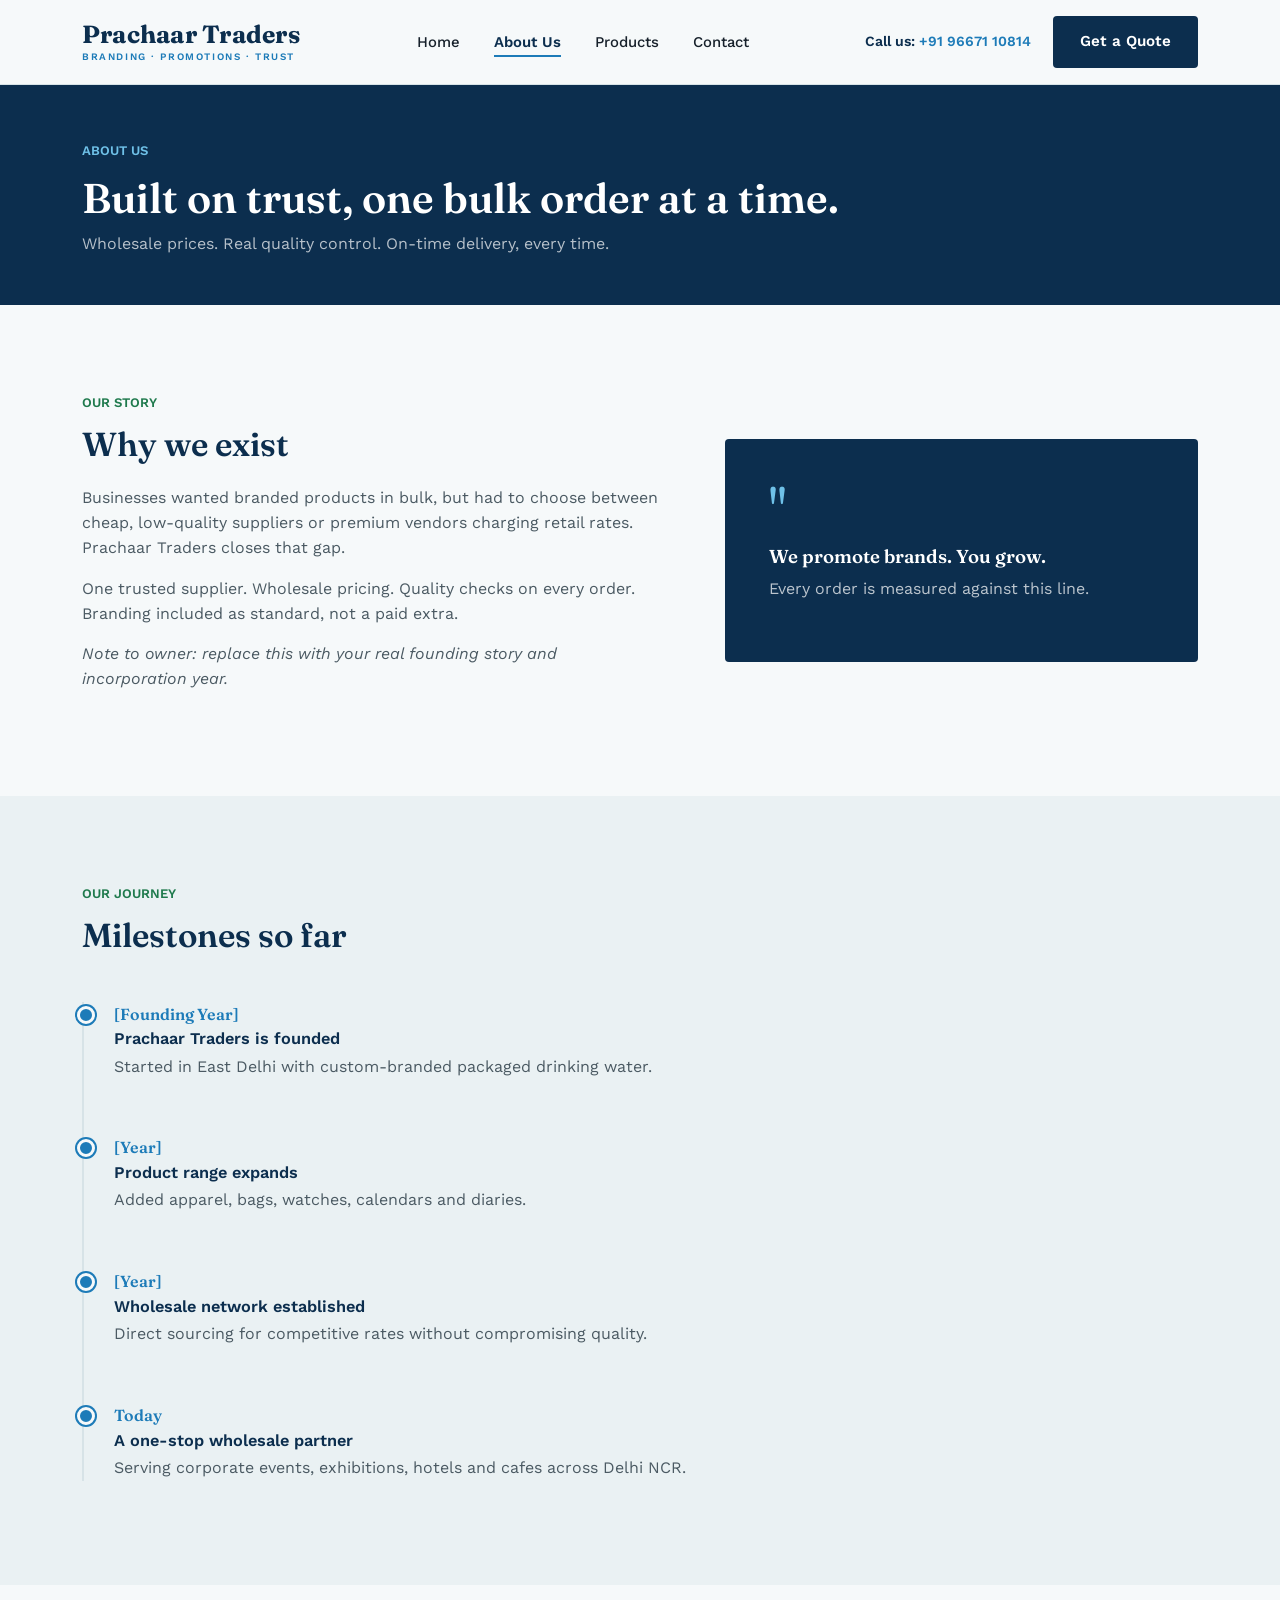
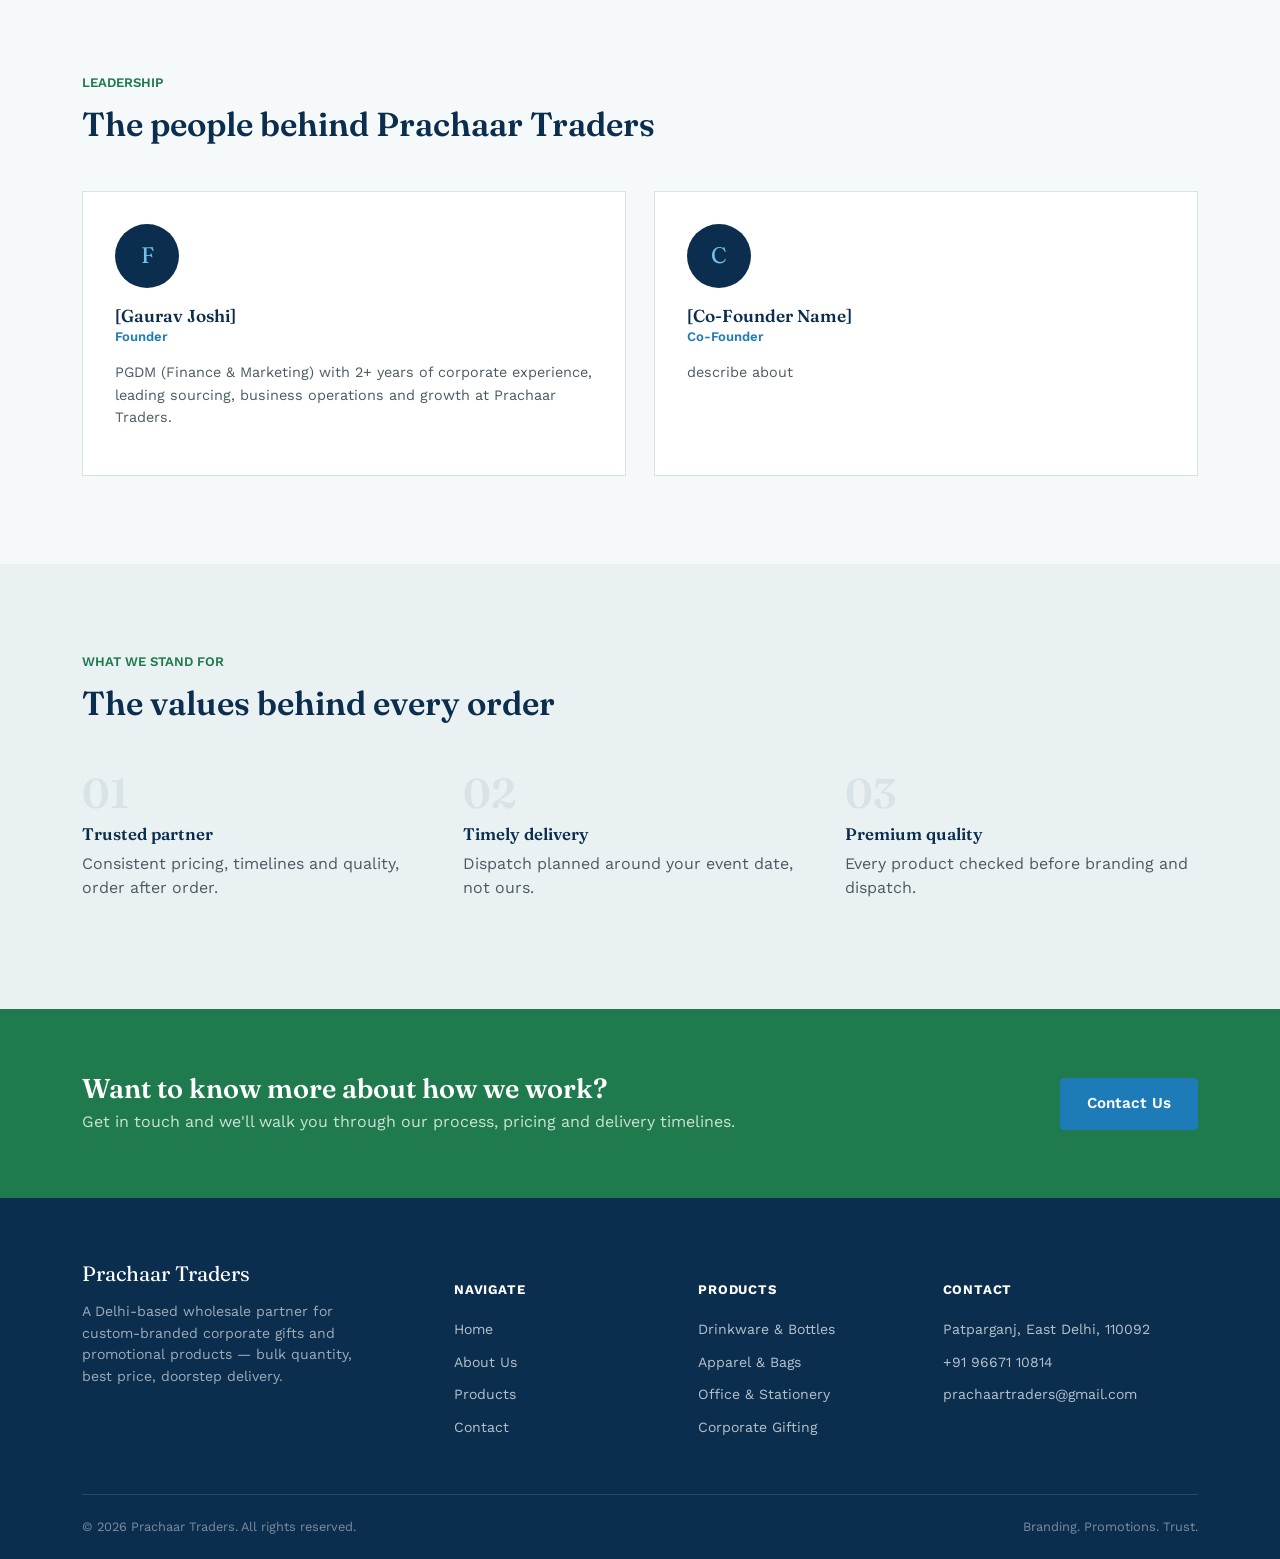
==== commit 059e2776: "Update about.html" ====
--- a/about.html
+++ b/about.html
@@ -100,15 +100,15 @@
     <div class="team-grid">
       <div class="team-card">
         <div class="avatar">F</div>
-        <h4>[Founder Name]</h4>
+        <h4>[Gaurav Joshi]</h4>
         <div class="role">Founder</div>
-        <p>Leads sourcing, supplier relationships and quality control. <em>Replace with a short real bio.</em></p>
+        <p>PGDM (Finance & Marketing) with 2+ years of corporate experience, leading sourcing, business operations and growth at Prachaar Traders.</em></p>
       </div>
       <div class="team-card">
         <div class="avatar">C</div>
         <h4>[Co-Founder Name]</h4>
         <div class="role">Co-Founder</div>
-        <p>Oversees client relationships and delivery across Delhi NCR. <em>Replace with a short real bio.</em></p>
+        <p>describe about</em></p>
       </div>
     </div>
   </div>
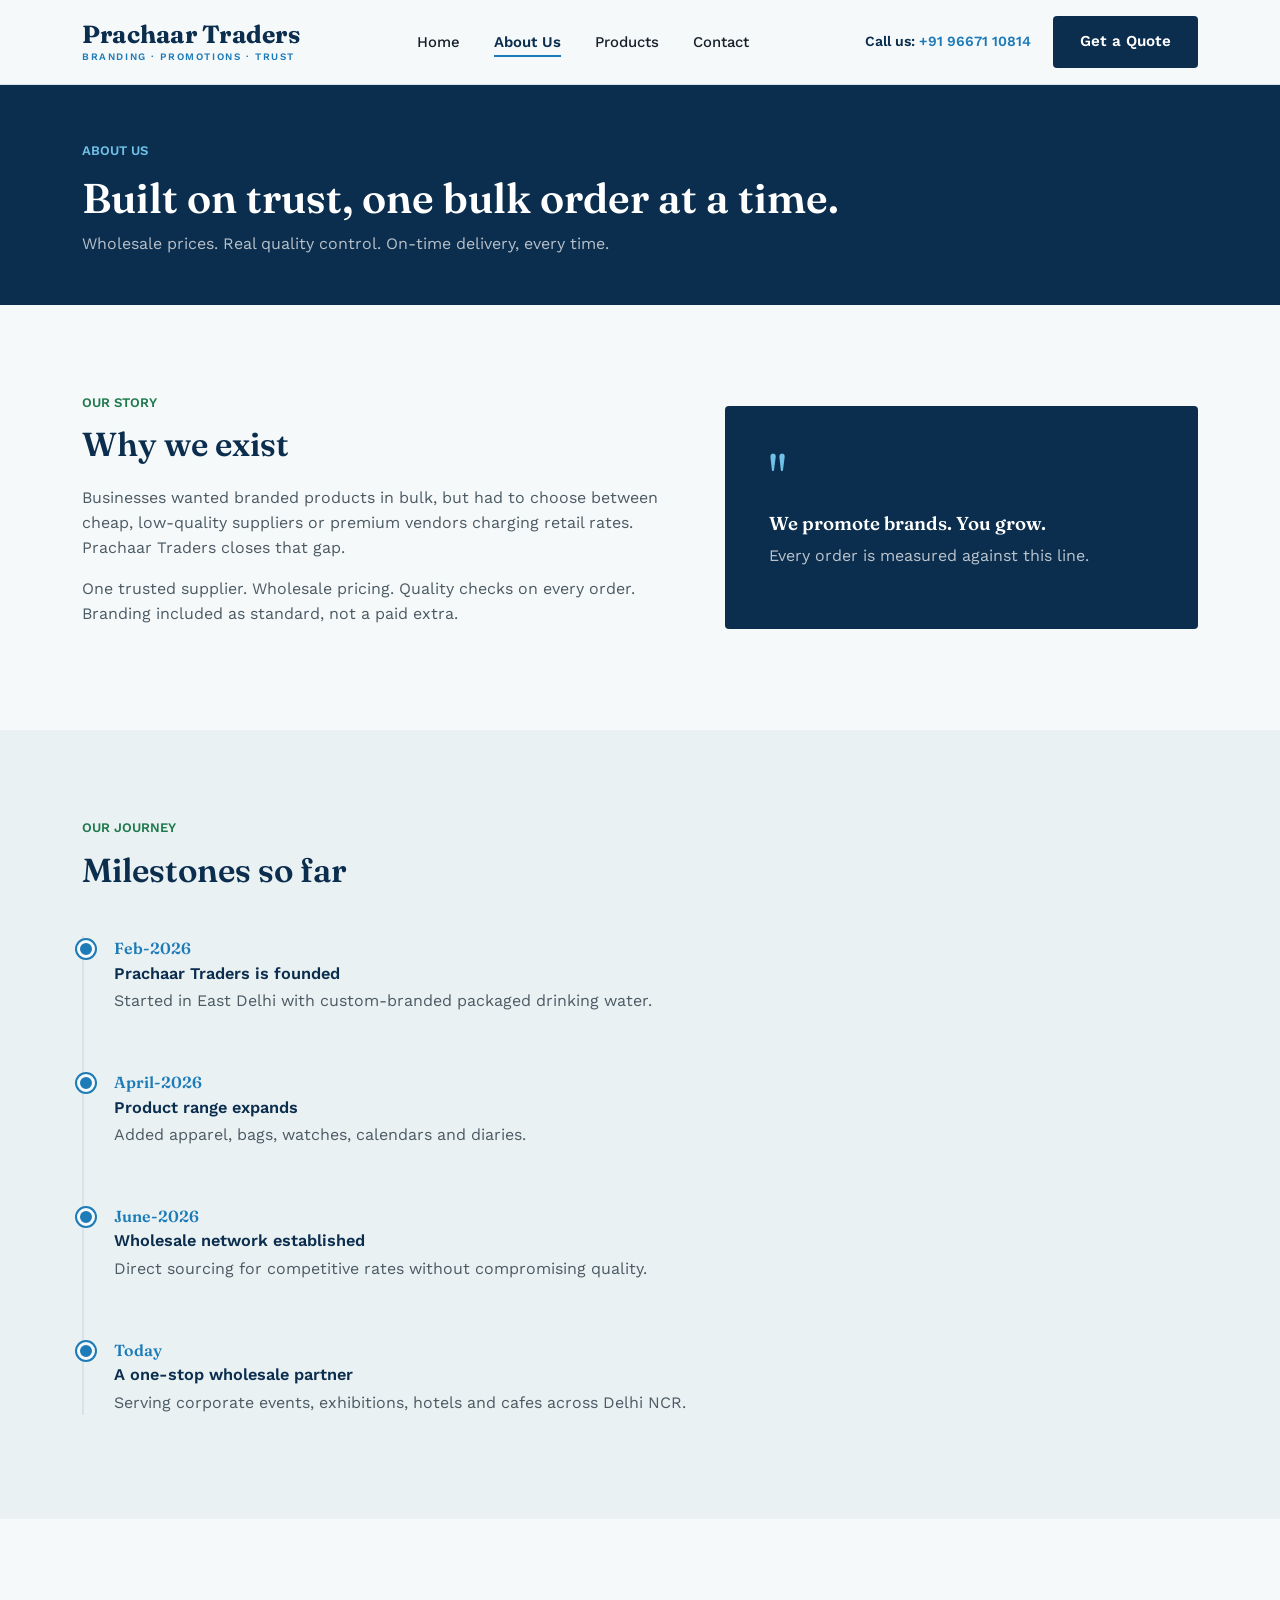
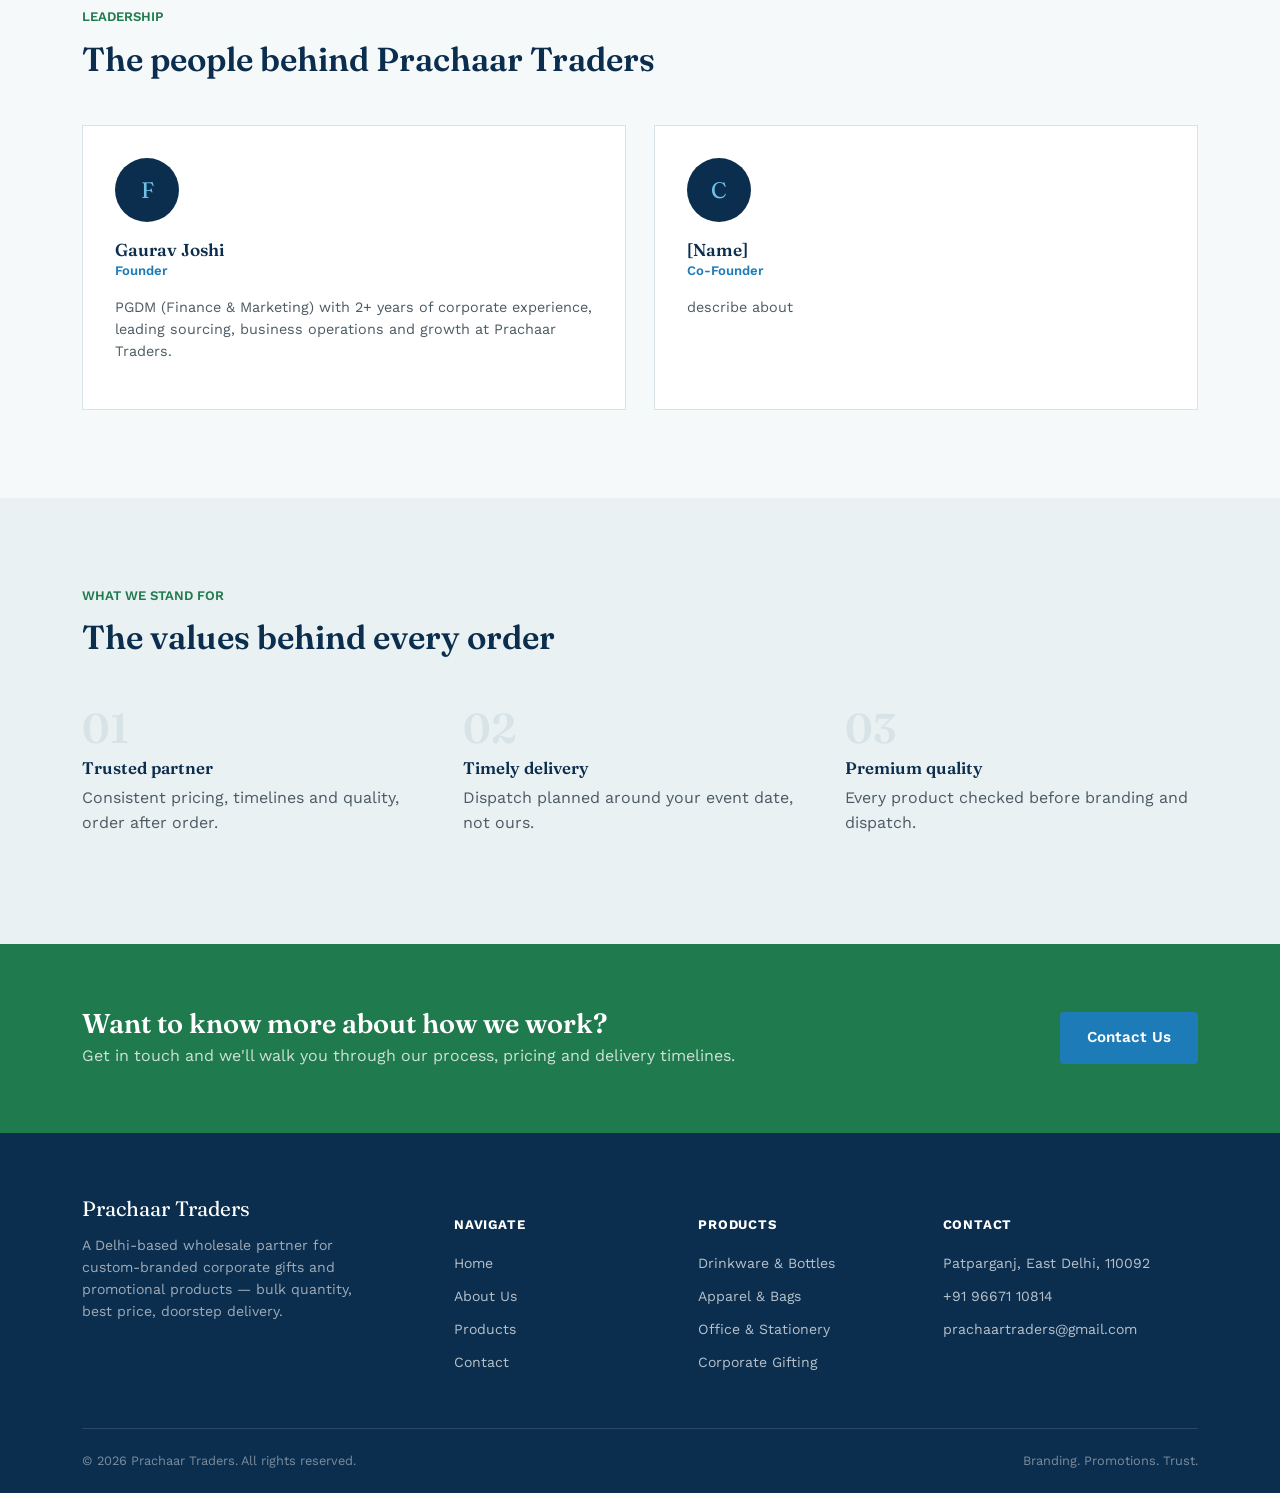
==== commit 2ac54ec0: "Revise founding year and team member details Updated founding year and team member names in about.ht" ====
--- a/about.html
+++ b/about.html
@@ -49,7 +49,7 @@
         </div>
         <p>Businesses wanted branded products in bulk, but had to choose between cheap, low-quality suppliers or premium vendors charging retail rates. Prachaar Traders closes that gap.</p>
         <p>One trusted supplier. Wholesale pricing. Quality checks on every order. Branding included as standard, not a paid extra.</p>
-        <p><em>Note to owner: replace this with your real founding story and incorporation year.</em></p>
+        <p><em></em></p>
       </div>
       <div class="split-visual">
         <div class="big-figure">"</div>
@@ -68,17 +68,17 @@
     </div>
     <div class="timeline">
       <div class="tl-item">
-        <span class="tl-year">[Founding Year]</span>
+        <span class="tl-year">Feb-2026</span>
         <h4>Prachaar Traders is founded</h4>
         <p>Started in East Delhi with custom-branded packaged drinking water.</p>
       </div>
       <div class="tl-item">
-        <span class="tl-year">[Year]</span>
+        <span class="tl-year">April-2026</span>
         <h4>Product range expands</h4>
         <p>Added apparel, bags, watches, calendars and diaries.</p>
       </div>
       <div class="tl-item">
-        <span class="tl-year">[Year]</span>
+        <span class="tl-year">June-2026</span>
         <h4>Wholesale network established</h4>
         <p>Direct sourcing for competitive rates without compromising quality.</p>
       </div>
@@ -100,13 +100,13 @@
     <div class="team-grid">
       <div class="team-card">
         <div class="avatar">F</div>
-        <h4>[Gaurav Joshi]</h4>
+        <h4>Gaurav Joshi</h4>
         <div class="role">Founder</div>
         <p>PGDM (Finance & Marketing) with 2+ years of corporate experience, leading sourcing, business operations and growth at Prachaar Traders.</em></p>
       </div>
       <div class="team-card">
         <div class="avatar">C</div>
-        <h4>[Co-Founder Name]</h4>
+        <h4>[Name]</h4>
         <div class="role">Co-Founder</div>
         <p>describe about</em></p>
       </div>
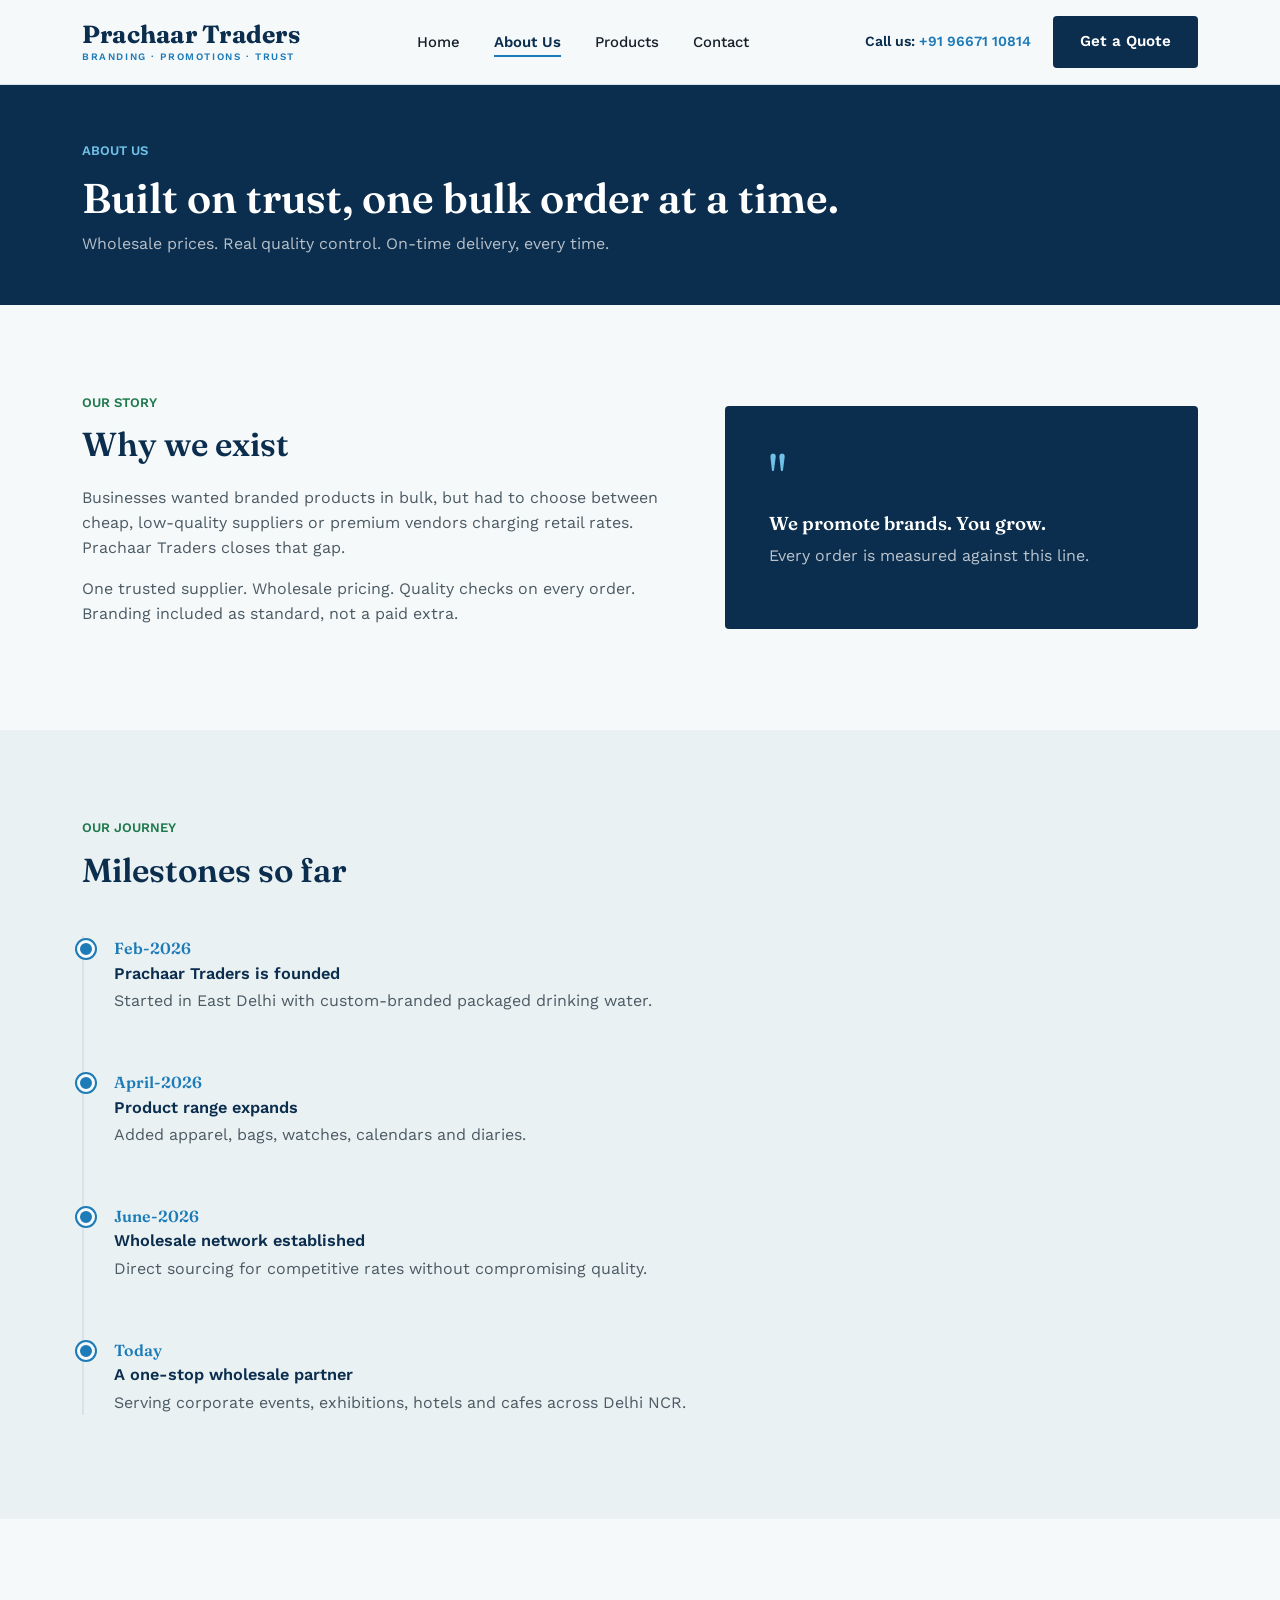
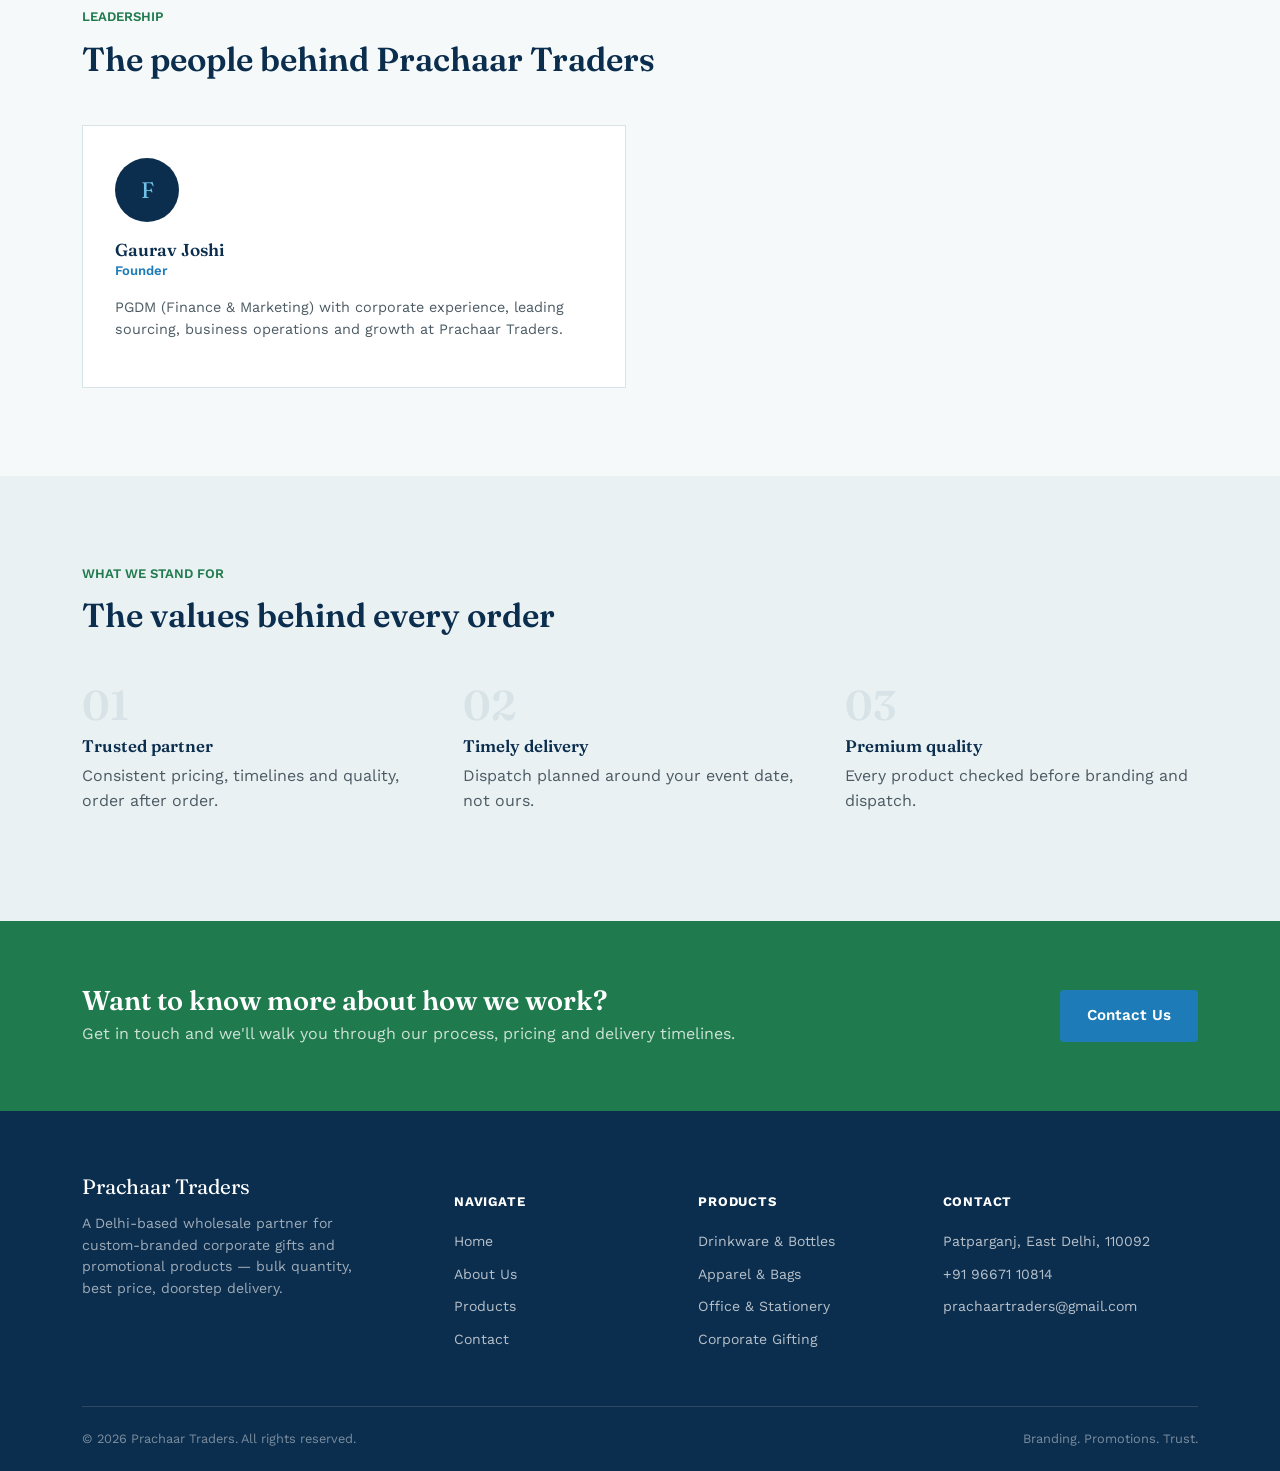
==== commit 73732050: "Update about.html" ====
--- a/about.html
+++ b/about.html
@@ -102,13 +102,7 @@
         <div class="avatar">F</div>
         <h4>Gaurav Joshi</h4>
         <div class="role">Founder</div>
-        <p>PGDM (Finance & Marketing) with 2+ years of corporate experience, leading sourcing, business operations and growth at Prachaar Traders.</em></p>
-      </div>
-      <div class="team-card">
-        <div class="avatar">C</div>
-        <h4>[Name]</h4>
-        <div class="role">Co-Founder</div>
-        <p>describe about</em></p>
+        <p>PGDM (Finance & Marketing) with corporate experience, leading sourcing, business operations and growth at Prachaar Traders.</em></p>
       </div>
     </div>
   </div>
